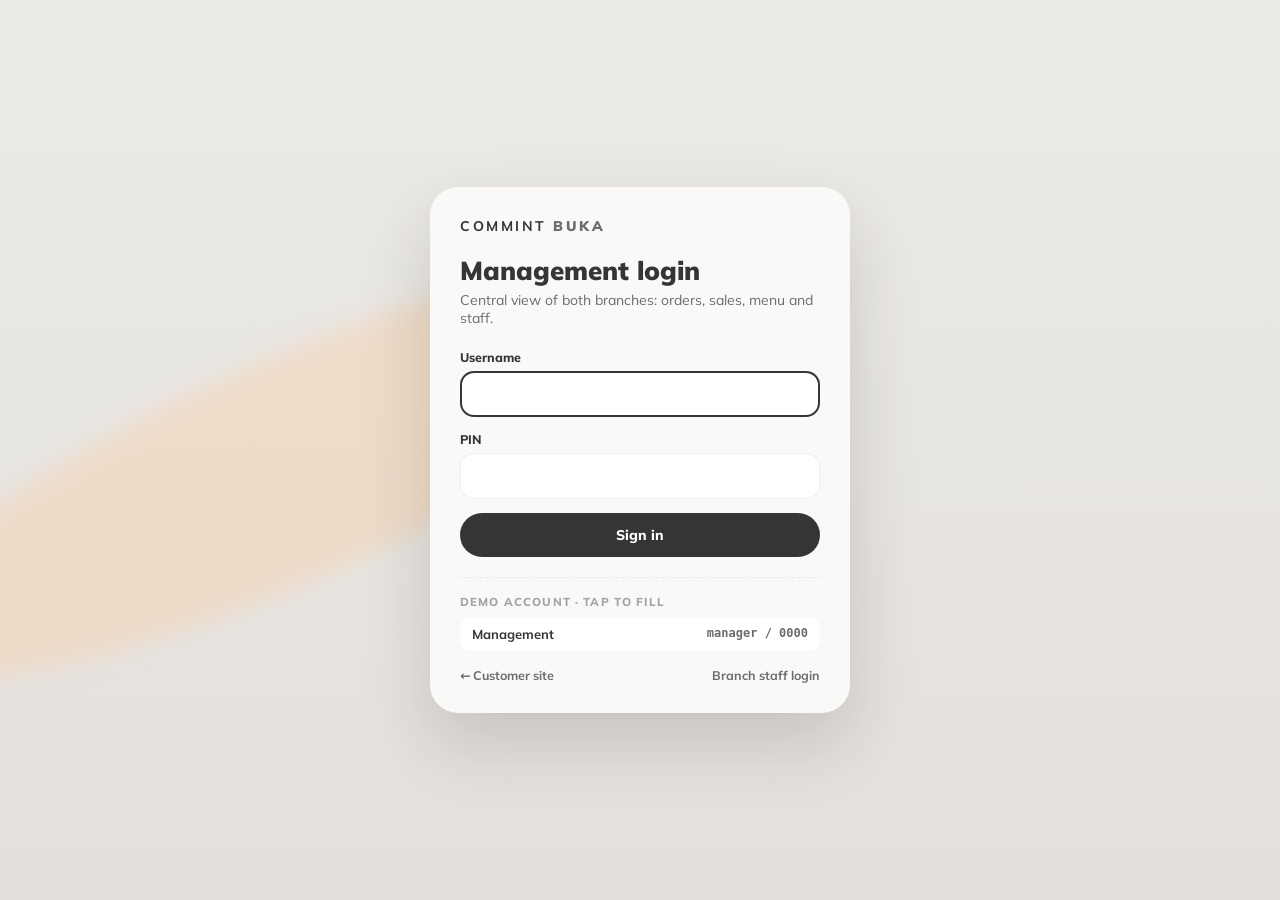
==== admin.html @ 9c5a84f5 "Add files via upload" ====
<!DOCTYPE html>
<html lang="en">
<head>
<meta charset="UTF-8">
<meta name="viewport" content="width=device-width, initial-scale=1, viewport-fit=cover">
<title>Management · Commint Buka</title>
<link rel="preconnect" href="https://fonts.googleapis.com">
<link rel="preconnect" href="https://fonts.gstatic.com" crossorigin>
<link href="https://fonts.googleapis.com/css2?family=Mulish:wght@200;300;400;600;700;800;900&display=swap" rel="stylesheet">
<link rel="stylesheet" href="assets/app.css">
<link rel="stylesheet" href="assets/console.css">
</head>
<body class="console">

<!-- ============ Login ============ -->
<main class="login" id="loginView" hidden>
  <form class="login-card" id="loginForm" novalidate>
    <a class="brand" href="index.html" data-brand></a>
    <h1>Management login</h1>
    <p>Central view of both branches: orders, sales, menu and staff.</p>
    <div class="login-err" id="loginErr"></div>
    <label class="field"><span>Username</span><input class="input" id="lUser" autocomplete="username" autocapitalize="none"></label>
    <label class="field"><span>PIN</span><input class="input" id="lPin" type="password" inputmode="numeric" autocomplete="current-password"></label>
    <button class="btn block">Sign in</button>
    <div class="demo-acc">
      <p>Demo account · tap to fill</p>
      <button type="button" data-fill="manager|0000"><b>Management</b><code>manager / 0000</code></button>
    </div>
    <div class="login-links"><a href="index.html">← Customer site</a><a href="staff.html">Branch staff login</a></div>
  </form>
</main>

<!-- ============ App ============ -->
<div id="appView" hidden>
  <header class="topbar">
    <div class="topbar-in">
      <a class="brand" href="index.html" data-brand></a>
      <div class="where"><small>Management</small><span>Both branches</span></div>
      <div class="right">
        <a class="pill-btn hide-sm" href="index.html" target="_blank">Customer site ↗</a>
        <a class="pill-btn hide-sm" href="staff.html" target="_blank">Staff view ↗</a>
        <div class="who"><span class="av">M</span><div><span id="whoName"></span><small>Signed in</small></div></div>
        <button class="icon-btn" id="logout" aria-label="Sign out" title="Sign out"><svg viewBox="0 0 24 24"><path d="M15 4h4v16h-4M10 8l-4 4 4 4M6 12h10"/></svg></button>
      </div>
    </div>
  </header>
  <div class="admin">
    <nav class="sidenav" id="nav">
      <button data-view="overview"><svg viewBox="0 0 24 24"><path d="M4 13h6V4H4zM14 20h6v-9h-6zM4 20h6v-4H4zM14 4v4h6V4z"/></svg>Overview<span class="badge" id="alertBadge" hidden></span></button>
      <button data-view="orders"><svg viewBox="0 0 24 24"><path d="M6 3h12v18l-3-2-3 2-3-2-3 2z"/><path d="M9 8h6M9 12h6"/></svg>Orders</button>
      <button data-view="reports"><svg viewBox="0 0 24 24"><path d="M4 20V10M10 20V4M16 20v-7M22 20H2"/></svg>Sales reports</button>
      <button data-view="menu"><svg viewBox="0 0 24 24"><path d="M7 3v5a2 2 0 0 1-4 0V3M5 8v13M17 3c-2 0-3 2.5-3 5.5S15 12 17 12m0-9v18"/></svg>Menu &amp; prices</button>
      <button data-view="staff"><svg viewBox="0 0 24 24"><circle cx="9" cy="8" r="3.5"/><path d="M2.5 20c.8-3.5 3.4-5.5 6.5-5.5s5.7 2 6.5 5.5M16 4.5a3.5 3.5 0 0 1 0 7M18 14.5c2 .7 3.2 2.6 3.5 5.5"/></svg>Staff &amp; access</button>
      <button data-view="activity"><svg viewBox="0 0 24 24"><circle cx="12" cy="12" r="9"/><path d="M12 7v5l3 2"/></svg>Activity log</button>
      <button data-view="settings"><svg viewBox="0 0 24 24"><circle cx="12" cy="12" r="3"/><path d="M19.4 15a1.7 1.7 0 0 0 .3 1.8l.1.1a2 2 0 1 1-2.8 2.8l-.1-.1a1.7 1.7 0 0 0-1.8-.3 1.7 1.7 0 0 0-1 1.5V21a2 2 0 1 1-4 0v-.1a1.7 1.7 0 0 0-1.1-1.5 1.7 1.7 0 0 0-1.8.3l-.1.1a2 2 0 1 1-2.8-2.8l.1-.1a1.7 1.7 0 0 0 .3-1.8 1.7 1.7 0 0 0-1.5-1H3a2 2 0 1 1 0-4h.1a1.7 1.7 0 0 0 1.5-1.1 1.7 1.7 0 0 0-.3-1.8l-.1-.1a2 2 0 1 1 2.8-2.8l.1.1a1.7 1.7 0 0 0 1.8.3H9a1.7 1.7 0 0 0 1-1.5V3a2 2 0 1 1 4 0v.1a1.7 1.7 0 0 0 1 1.5 1.7 1.7 0 0 0 1.8-.3l.1-.1a2 2 0 1 1 2.8 2.8l-.1.1a1.7 1.7 0 0 0-.3 1.8V9a1.7 1.7 0 0 0 1.5 1H21a2 2 0 1 1 0 4h-.1a1.7 1.7 0 0 0-1.5 1z"/></svg>Settings</button>
      <div class="sep"></div>
      <button data-view="rush"><svg viewBox="0 0 24 24"><path d="M13 2 4 14h7l-1 8 9-12h-7z"/></svg>Rush test</button>
      <p class="foot">Demo prototype · data is stored in this browser only.</p>
    </nav>
    <main class="view" id="view"></main>
  </div>
</div>

<script src="assets/data.js"></script>
<script src="assets/store.js"></script>
<script src="assets/ui.js"></script>
<script src="assets/console.js"></script>
<script>
const { $, esc } = UI;
document.querySelectorAll("[data-brand]").forEach(e => e.innerHTML = UI.brandHTML());
const COL = { allen:"#353537", ikeja:"#e0457b" };
const BNAME = id => Store.branch(id).name;
const DAY = 864e5;
const startOfDay = (t = Date.now()) => { const d = new Date(t); d.setHours(0,0,0,0); return d.getTime(); };
let user = Store.session("manager"), view = "overview", rushing = false;

/* ---------- login ---------- */
$("loginForm").addEventListener("submit", e => {
  e.preventDefault();
  const r = Store.login($("lUser").value, $("lPin").value, "manager");
  if(r.error){ $("loginErr").textContent = r.error; $("loginErr").classList.add("show"); return; }
  user = r.user; start();
});
document.querySelectorAll("[data-fill]").forEach(b => b.addEventListener("click", () => { const [u, p] = b.dataset.fill.split("|"); $("lUser").value = u; $("lPin").value = p; }));
$("logout").addEventListener("click", () => { Store.logout("manager"); location.href = "admin.html"; });

function start(){
  $("loginView").hidden = true; $("appView").hidden = false;
  $("whoName").textContent = user.name;
  Console.init({ user:() => user });
  let t;
  Store.onChange(k => { if(rushing && view === "rush") return; clearTimeout(t); t = setTimeout(() => { if(!document.querySelector(".modal") && !isTyping()) show(view, true); badge(); }, 250); });
  setInterval(() => { if(!document.querySelector(".modal") && !isTyping() && (view === "overview" || view === "orders")) show(view, true); badge(); }, 20000);
  Console.startPrinterLoop();
  const h = location.hash.slice(1); show(VIEWS[h] ? h : "overview"); badge();
}
const isTyping = () => document.activeElement && document.activeElement.matches("input,textarea,select") && document.activeElement.closest("#view");
$("nav").addEventListener("click", e => { const b = e.target.closest("[data-view]"); if(b) show(b.dataset.view); });
function show(v, keepScroll){
  view = v; history.replaceState(null, "", "#" + v);
  document.querySelectorAll("#nav [data-view]").forEach(b => b.classList.toggle("on", b.dataset.view === v));
  const y = scrollY;
  const old = $("view"), fresh = old.cloneNode(false);          // fresh element = no stale listeners
  fresh.innerHTML = VIEWS[v](); old.replaceWith(fresh); (BIND[v] || (() => {}))();
  if(keepScroll) scrollTo(0, y); else scrollTo(0, 0);
}
function badge(){
  const n = Store.orders(o => Store.delayInfo(o).late || Store.printState(o) === "failed").length;
  $("alertBadge").hidden = !n; $("alertBadge").textContent = n;
}
const head = (title, sub, tools = "") => `<div class="view-head"><div><h1>${title}</h1>${sub ? `<p>${sub}</p>` : ""}</div><div class="tools">${tools}</div></div>`;
const seg = (id, opts, cur) => `<div class="seg" id="${id}" style="height:38px;padding:3px">${opts.map(([v, l]) => `<button data-v="${v}" class="${v === cur ? "on" : ""}" style="height:32px;padding:0 12px;font-size:12.5px">${l}</button>`).join("")}</div>`;
function onSeg(id, fn){ $(id).addEventListener("click", e => { const b = e.target.closest("[data-v]"); if(b) fn(b.dataset.v); }); }
const revenueOf = list => list.filter(o => o.status !== "cancelled" && o.payment.status === "paid").reduce((s, o) => s + o.total, 0);

/* =========================================================
   VIEWS
   ========================================================= */
const VIEWS = {}, BIND = {};

/* ---------- overview ---------- */
VIEWS.overview = () => {
  const all = Store.orders(), today = all.filter(o => o.createdAt >= startOfDay());
  const yday = all.filter(o => o.createdAt >= startOfDay() - DAY && o.createdAt < startOfDay());
  const by = b => today.filter(o => o.branch === b);
  const rev = revenueOf(today), revY = revenueOf(yday);
  const active = all.filter(Store.isOpen);
  const late = all.filter(o => Store.delayInfo(o).late), failed = all.filter(o => Store.printState(o) === "failed");
  const pr = Store.printers();
  const split = fn => `<div class="split">${Store.branches().map(b => `<span><i style="background:${COL[b.id]}"></i>${b.name} ${fn(b.id)}</span>`).join("")}</div>`;
  const liveCol = b => {
    const list = active.filter(o => o.branch === b).sort((x, y) => x.createdAt - y.createdAt);
    return `<section class="panel"><div class="panel-title"><h3><span style="display:inline-block;width:10px;height:10px;border-radius:3px;background:${COL[b]};margin-right:8px"></span>${BNAME(b)} · live queue</h3>
      <span class="pill-btn${pr[b] && pr[b].online === false ? " off" : ""}" style="height:28px"><span class="led"></span>Printer ${pr[b] && pr[b].online === false ? "offline" : "online"}</span></div>
      <div class="stat-strip">${["new","confirmed","preparing","ready","out"].map(s => { const n = list.filter(o => o.status === s).length; return n ? `<span class="tag ${Store.STATUS[s].tone}">${Store.STATUS[s].label} · ${n}</span>` : ""; }).join("") || `<span class="muted small">No active orders</span>`}</div>
      <div class="live-col">${list.map(o => { const l = Console.lateText(o); return `<div class="live-row" data-open="${o.id}"><span class="mono">${o.id}</span><span class="muted">${esc(o.customer.name)}</span><span class="r">${l ? `<span class="tag red">${l}</span>` : `<span class="muted small">${UI.ago(o.createdAt)}</span>`}${UI.statusTag(o.status)}</span></div>`; }).join("")}</div></section>`;
  };
  const acts = Store.activity().slice(0, 8);
  return head("Good " + (new Date().getHours() < 12 ? "morning" : new Date().getHours() < 17 ? "afternoon" : "evening"), `Live view of both branches · ${UI.date(Date.now())}`,
      `<button class="btn sm ghost" data-goto="reports">Sales reports</button><button class="btn sm" data-goto="rush">Run rush test</button>`)
    + `<div class="alerts">${late.length ? `<div class="alert red">${Console.ICON.warn}<span>${late.length} order${late.length > 1 ? "s" : ""} past the agreed time limit: ${late.map(o => `${o.id} (${BNAME(o.branch)}, ${Console.lateText(o).replace("Late · ", "")})`).join(", ")}</span><button class="btn sm danger" data-open="${late[0].id}">Open</button></div>` : ""}
      ${failed.length ? `<div class="alert red">${Console.ICON.print}<span>${failed.length} ticket${failed.length > 1 ? "s" : ""} failed to print (${failed.map(o => o.id).join(", ")}). Orders are retained.</span><button class="btn sm danger" data-open="${failed[0].id}">Open</button></div>` : ""}</div>`
    + `<div class="kpis">
      <div class="kpi"><small>Sales today</small><b>${naira(rev)}</b>${split(b => naira(revenueOf(by(b))))}</div>
      <div class="kpi"><small>Orders today</small><b>${today.length}</b>${split(b => by(b).length)}</div>
      <div class="kpi"><small>Active right now</small><b>${active.length}</b>${split(b => active.filter(o => o.branch === b).length)}</div>
      <div class="kpi"><small>Yesterday</small><b>${naira(revY)}</b><span>${yday.length} orders · ${rev >= revY ? "today is ahead" : naira(revY - rev) + " to match"}</span></div>
    </div>
    <div class="grid2">${liveCol("allen")}${liveCol("ikeja")}</div>
    <section class="panel"><div class="panel-title"><h3>Latest activity</h3><button class="btn sm ghost" data-goto="activity">Full log</button></div>
      <table class="t"><tbody>${acts.map(a => `<tr><td style="width:90px" class="muted">${UI.time(a.at)}</td><td style="width:150px"><b>${esc(a.by.name)}</b></td><td>${esc(a.text)}</td></tr>`).join("")}</tbody></table></section>`;
};

/* ---------- orders ---------- */
const OF = { branch:"all", status:"all", range:"today", q:"" };
function filteredOrders(){
  const from = { today:startOfDay(), "7d":startOfDay() - 6 * DAY, "30d":startOfDay() - 29 * DAY, all:0 }[OF.range];
  const q = OF.q.toLowerCase().replace(/\s/g, "");
  return Store.orders(o => o.createdAt >= from && (OF.branch === "all" || o.branch === OF.branch)
    && (OF.status === "all" || (OF.status === "active" ? Store.isOpen(o) : OF.status === "late" ? Store.delayInfo(o).late : o.status === OF.status))
    && (!q || (o.id + o.customer.name + o.customer.phone).toLowerCase().replace(/\s/g, "").includes(q)));
}
VIEWS.orders = () => {
  const list = filteredOrders();
  return head("Orders", "Every order from both branches. Click a row to manage it.", `<button class="btn sm ghost" id="exportOrders">Export to Excel</button>`)
    + `<div class="panel" style="padding:14px;margin-bottom:14px;display:flex;gap:10px;flex-wrap:wrap;align-items:center">
        ${seg("fBranch", [["all","Both branches"],["allen","Allen"],["ikeja","Ikeja"]], OF.branch)}
        ${seg("fRange", [["today","Today"],["7d","7 days"],["30d","30 days"],["all","All"]], OF.range)}
        <select class="select" id="fStatus" style="width:auto;height:38px">${[["all","All statuses"],["active","Active"],["late","Late"],...Object.entries(Store.STATUS).map(([k, v]) => [k, v.label])].map(([v, l]) => `<option value="${v}"${v === OF.status ? " selected" : ""}>${l}</option>`).join("")}</select>
        <label class="search-sm" style="margin-left:auto"><svg viewBox="0 0 24 24"><circle cx="10.5" cy="10.5" r="6.5"/><path d="M15.5 15.5 20 20"/></svg><input id="fQ" value="${esc(OF.q)}" placeholder="Order, name, phone"></label>
      </div>
      <section class="panel" style="padding:8px">
        <div class="table-wrap"><table class="t"><thead><tr><th>Order</th><th>Branch</th><th>Placed</th><th>Customer</th><th>Type</th><th>Status</th><th>Payment</th><th>Print</th><th class="num">Total</th></tr></thead><tbody>
        ${list.slice(0, 200).map(o => `<tr class="click" data-open="${o.id}"><td class="mono"><b>${o.id}</b></td><td>${BNAME(o.branch)}</td><td class="muted">${o.createdAt >= startOfDay() ? UI.time(o.createdAt) : UI.date(o.createdAt)}</td><td>${esc(o.customer.name)}</td><td>${UI.typeTag(o)}</td><td>${UI.statusTag(o.status)}${Store.delayInfo(o).late ? ' <span class="tag red">Late</span>' : ""}</td><td>${UI.payTag(o)}</td><td>${UI.printTag(o)}</td><td class="num"><b>${naira(o.total)}</b></td></tr>`).join("") || `<tr><td colspan="9" class="muted" style="text-align:center;padding:30px">No orders match these filters.</td></tr>`}
        </tbody></table></div>
        <p class="muted small" style="padding:10px 12px">${list.length} order${list.length === 1 ? "" : "s"} · ${naira(revenueOf(list))} paid${list.length > 200 ? " · showing the latest 200" : ""}</p>
      </section>`;
};
BIND.orders = () => {
  onSeg("fBranch", v => { OF.branch = v; show("orders", true); });
  onSeg("fRange", v => { OF.range = v; show("orders", true); });
  $("fStatus").onchange = e => { OF.status = e.target.value; show("orders", true); };
  $("fQ").oninput = e => { OF.q = e.target.value; clearTimeout(window._q); window._q = setTimeout(() => { show("orders", true); const i = $("fQ"); i.focus(); i.setSelectionRange(i.value.length, i.value.length); }, 250); };
  $("exportOrders").onclick = () => exportOrders(filteredOrders(), "orders");
};
function exportOrders(list, name){
  UI.downloadCSV(`commint-buka-${name}-${new Date().toISOString().slice(0, 10)}.csv`, [
    ["Order number","Branch","Date","Time","Type","Customer","Phone","Area","Address","Items","Subtotal","Delivery fee","Total","Payment","Status","Cancel reason","Completed at"],
    ...list.map(o => [o.id, BNAME(o.branch), UI.date(o.createdAt), UI.time(o.createdAt), o.type, o.customer.name, o.customer.phone, o.address ? o.address.area : "", o.address ? o.address.street : "",
      o.items.map(i => `${i.qty}x ${i.name}${UI.optsText(i.sel) ? " (" + UI.optsText(i.sel) + ")" : ""}`).join("; "), o.subtotal, o.fee, o.total, o.payment.status, Store.STATUS[o.status].label, o.cancelReason,
      o.status === "completed" ? UI.dateTime(o.statusAt) : ""])
  ]);
  UI.toast("Excel file downloaded");
}

/* ---------- reports ---------- */
const RP = { period:"daily", branch:"all" };
function buckets(){
  const now = new Date(), out = [];
  if(RP.period === "daily") for(let i = 13; i >= 0; i--){ const s = startOfDay() - i * DAY; out.push({ s, e:s + DAY, label:new Date(s).toLocaleDateString("en-NG", { day:"numeric", month:"short" }), short:new Date(s).toLocaleDateString("en-NG", { weekday:"short" }).slice(0, 2) + " " + new Date(s).getDate() }); }
  if(RP.period === "weekly"){ const d = new Date(startOfDay()); const mon = d.getTime() - ((d.getDay() + 6) % 7) * DAY; for(let i = 7; i >= 0; i--){ const s = mon - i * 7 * DAY; out.push({ s, e:s + 7 * DAY, label:"Week of " + new Date(s).toLocaleDateString("en-NG", { day:"numeric", month:"short" }), short:new Date(s).toLocaleDateString("en-NG", { day:"numeric", month:"short" }) }); } }
  if(RP.period === "monthly") for(let i = 5; i >= 0; i--){ const s = new Date(now.getFullYear(), now.getMonth() - i, 1).getTime(), e = new Date(now.getFullYear(), now.getMonth() - i + 1, 1).getTime(); out.push({ s, e, label:new Date(s).toLocaleDateString("en-NG", { month:"long", year:"numeric" }), short:new Date(s).toLocaleDateString("en-NG", { month:"short" }) }); }
  return out;
}
function barChart(rows, branches){
  const W = 760, H = 260, L = 56, B = 30, T = 12, max = Math.max(1, ...rows.flatMap(r => branches.map(b => r[b])));
  const nice = Math.pow(10, Math.floor(Math.log10(max))), top = Math.ceil(max / nice) * nice;
  const gw = (W - L) / rows.length, bw = Math.min(26, (gw - 10) / branches.length);
  const y = v => T + (H - T - B) * (1 - v / top);
  let svg = `<svg class="chart" viewBox="0 0 ${W} ${H}" role="img" aria-label="Sales chart"><g class="grid">`;
  for(let i = 0; i <= 4; i++){ const v = top * i / 4; svg += `<line x1="${L}" x2="${W}" y1="${y(v)}" y2="${y(v)}"/><text x="${L - 8}" y="${y(v) + 4}" text-anchor="end">${v >= 1e6 ? (v / 1e6).toFixed(1) + "m" : v >= 1e3 ? Math.round(v / 1e3) + "k" : v}</text>`; }
  svg += `</g>`;
  rows.forEach((r, i) => {
    const x0 = L + i * gw + (gw - bw * branches.length) / 2;
    branches.forEach((b, j) => { const h = H - B - y(r[b]); svg += `<rect class="bar" x="${x0 + j * bw}" y="${y(r[b])}" width="${bw - 3}" height="${Math.max(0, h)}" rx="4" fill="${COL[b]}"><title>${BNAME(b)} · ${r.label}: ${naira(r[b])}</title></rect>`; });
    svg += `<text x="${L + i * gw + gw / 2}" y="${H - 10}" text-anchor="middle">${r.short}</text>`;
  });
  return svg + `</svg>`;
}
function reportData(){
  const bs = buckets(), all = Store.orders(o => o.createdAt >= bs[0].s && o.createdAt < bs[bs.length - 1].e);
  const scope = RP.branch === "all" ? ["allen","ikeja"] : [RP.branch];
  const inScope = all.filter(o => scope.includes(o.branch));
  const rows = bs.map(bk => { const r = { label:bk.label, short:bk.short, orders:0 }; scope.forEach(b => { const l = all.filter(o => o.branch === b && o.createdAt >= bk.s && o.createdAt < bk.e); r[b] = revenueOf(l); r[b + "_n"] = l.filter(o => o.status !== "cancelled").length; r.orders += r[b + "_n"]; }); r.total = scope.reduce((s, b) => s + r[b], 0); return r; });
  return { bs, all, scope, inScope, rows };
}
VIEWS.reports = () => {
  const { all, scope, inScope, rows } = reportData();
  const good = inScope.filter(o => o.status !== "cancelled"), rev = revenueOf(inScope);
  const cancelled = inScope.filter(o => o.status === "cancelled").length;
  /* best sellers */
  const agg = {};
  good.forEach(o => o.items.forEach(i => { agg[i.id] = agg[i.id] || { id:i.id, name:i.name, qty:0, rev:0 }; agg[i.id].qty += i.qty; agg[i.id].rev += i.total; }));
  const best = Object.values(agg).sort((a, b) => b.qty - a.qty).slice(0, 8), maxQ = best.length ? best[0].qty : 1;
  /* branch comparison */
  const stat = b => { const l = all.filter(o => o.branch === b), g = l.filter(o => o.status !== "cancelled"), done = l.filter(o => o.status === "completed");
    return { rev:revenueOf(l), n:g.length, aov:g.length ? revenueOf(l) / g.length : 0, cancel:l.length ? l.filter(o => o.status === "cancelled").length / l.length * 100 : 0,
      mins:done.length ? done.reduce((s, o) => s + (o.statusAt - o.createdAt), 0) / done.length / 60000 : 0, del:g.length ? g.filter(o => o.type === "delivery").length / g.length * 100 : 0 }; };
  const A = stat("allen"), K = stat("ikeja");
  const vs = (label, a, k, fmt, lowerIsBetter) => { const aw = lowerIsBetter ? a < k : a > k; return `<div class="vs"><div class="l ${aw ? "win" : ""}">${fmt(a)}</div><span>${label}</span><div class="r ${!aw && a !== k ? "win" : ""}">${fmt(k)}</div></div>`; };
  const periodName = { daily:"last 14 days", weekly:"last 8 weeks", monthly:"last 6 months" }[RP.period];
  return head("Sales reports", `Branch-level and combined sales · ${periodName}`, `${seg("rBranch", [["all","Combined"],["allen","Allen"],["ikeja","Ikeja"]], RP.branch)}${seg("rPeriod", [["daily","Daily"],["weekly","Weekly"],["monthly","Monthly"]], RP.period)}<button class="btn sm ghost" id="exportSummary">Export summary</button><button class="btn sm" id="exportDetail">Export orders</button>`)
    + `<div class="kpis">
        <div class="kpi"><small>Sales</small><b>${naira(rev)}</b><span>${periodName}</span></div>
        <div class="kpi"><small>Orders</small><b>${good.length.toLocaleString()}</b><span>${cancelled} cancelled</span></div>
        <div class="kpi"><small>Average order</small><b>${naira(good.length ? rev / good.length : 0)}</b><span>per paid order</span></div>
        <div class="kpi"><small>Delivery share</small><b>${good.length ? Math.round(good.filter(o => o.type === "delivery").length / good.length * 100) : 0}%</b><span>of orders</span></div>
      </div>
      <section class="panel" style="margin-bottom:18px"><div class="panel-title"><h3>Sales by ${RP.period === "daily" ? "day" : RP.period === "weekly" ? "week" : "month"}</h3>
        <div class="legend">${scope.map(b => `<span><i style="background:${COL[b]}"></i>${BNAME(b)}</span>`).join("")}</div></div>
        ${barChart(rows, scope)}
        <div class="table-wrap" style="margin-top:12px"><table class="t"><thead><tr><th>Period</th>${scope.map(b => `<th class="num">${BNAME(b)}</th>`).join("")}${scope.length > 1 ? `<th class="num">Combined</th>` : ""}<th class="num">Orders</th></tr></thead><tbody>
          ${rows.slice().reverse().map(r => `<tr><td>${r.label}</td>${scope.map(b => `<td class="num">${naira(r[b])}</td>`).join("")}${scope.length > 1 ? `<td class="num"><b>${naira(r.total)}</b></td>` : ""}<td class="num">${r.orders}</td></tr>`).join("")}
        </tbody></table></div></section>
      <div class="grid2">
        <section class="panel"><div class="panel-title"><h3>Best-selling items</h3><span class="muted small">${RP.branch === "all" ? "Both branches" : BNAME(RP.branch)}</span></div>
          ${best.map(x => `<div class="hbar"><div class="mini-plate">${UI.plate(byId(x.id).img, x.name)}</div><div><b>${esc(x.name)}</b><div class="track"><i style="width:${x.qty / maxQ * 100}%"></i></div></div><div class="num"><b>${x.qty}</b><br><span class="muted small">${naira(x.rev)}</span></div></div>`).join("") || `<p class="muted">No sales in this period.</p>`}
        </section>
        <section class="panel"><div class="panel-title"><h3>Branch comparison</h3><span class="muted small">${periodName}</span></div>
          <div class="vs" style="border-bottom:1px solid var(--line)"><div class="l" style="color:${COL.allen}">Allen</div><span></span><div class="r" style="color:${COL.ikeja}">Ikeja</div></div>
          ${vs("Sales", A.rev, K.rev, naira)}${vs("Orders", A.n, K.n, v => v.toLocaleString())}${vs("Avg order", A.aov, K.aov, naira)}
          ${vs("Placed → done", A.mins, K.mins, v => Math.round(v) + " min", true)}${vs("Cancelled", A.cancel, K.cancel, v => v.toFixed(1) + "%", true)}${vs("Delivery share", A.del, K.del, v => Math.round(v) + "%")}
        </section>
      </div>`;
};
BIND.reports = () => {
  onSeg("rBranch", v => { RP.branch = v; show("reports", true); });
  onSeg("rPeriod", v => { RP.period = v; show("reports", true); });
  $("exportSummary").onclick = () => { const { rows, scope } = reportData(); UI.downloadCSV(`commint-buka-sales-${RP.period}-${new Date().toISOString().slice(0, 10)}.csv`, [["Period", ...scope.map(b => BNAME(b) + " sales"), ...scope.map(b => BNAME(b) + " orders"), "Combined sales", "Orders"], ...rows.map(r => [r.label, ...scope.map(b => r[b]), ...scope.map(b => r[b + "_n"]), r.total, r.orders])]); UI.toast("Excel file downloaded"); };
  $("exportDetail").onclick = () => exportOrders(reportData().inScope, "orders-" + RP.period);
};

/* ---------- menu ---------- */
VIEWS.menu = () => {
  const ov = Store.overrides();
  const cell = (b, m) => { const it = Store.itemFor(b, m.id); return `<td><input class="price-in${it.price !== m.base ? " changed" : ""}" data-price="${b}|${m.id}" value="${it.price}" inputmode="numeric" aria-label="${BNAME(b)} price for ${esc(m.name)}"></td>
      <td><span class="avail"><button class="switch" role="switch" aria-checked="${it.available}" data-avail="${b}|${m.id}" aria-label="${BNAME(b)}: ${esc(m.name)} available"></button>${it.available ? "On" : `<span style="color:var(--red)">Sold out</span>`}</span></td>`; };
  return head("Menu & prices", "Each branch has its own prices and availability. Changes go live on the customer site instantly.", `<span class="tag pink plain">Pink border = differs from standard price</span>`)
    + `<section class="panel" style="padding:8px"><div class="table-wrap"><table class="t"><thead>
        <tr><th></th><th>Item</th><th class="num">Standard</th><th colspan="2" style="color:${COL.allen}">Allen</th><th colspan="2" style="color:${COL.ikeja}">Ikeja</th><th></th></tr></thead><tbody>
        ${MENU.map(m => `<tr class="menu-row"><td style="width:56px"><div class="mini-plate">${UI.plate(m.img, m.name)}</div></td><td><b>${esc(m.name)}</b><br><span class="muted small">${m.cat}</span></td><td class="num muted">${naira(m.base)}</td>${cell("allen", m)}${cell("ikeja", m)}<td><button class="btn sm ghost" data-edit="${m.id}">Edit…</button></td></tr>`).join("")}
      </tbody></table></div></section>
      <p class="muted small" style="margin-top:12px">Marking an item sold out at one branch does not affect the other branch. Use “Edit…” to change both at once.</p>`;
};
BIND.menu = () => {
  $("view").addEventListener("change", e => {
    const p = e.target.closest("[data-price]"); if(!p) return;
    const [b, id] = p.dataset.price.split("|"), v = Math.round(+String(p.value).replace(/[^\d]/g, ""));
    if(!v || v < 50){ UI.toast("Enter a valid price"); show("menu", true); return; }
    Store.setMenuItem([b], id, { price:v }, user); UI.toast(`${byId(id).name}: ${naira(v)} at ${BNAME(b)}`);
  });
  $("view").addEventListener("click", async e => {
    const a = e.target.closest("[data-avail]");
    if(a){ const [b, id] = a.dataset.avail.split("|"), on = a.getAttribute("aria-checked") === "true"; Store.setMenuItem([b], id, { available:!on }, user); UI.toast(`${byId(id).name} ${on ? "sold out" : "available again"} at ${BNAME(b)} only`); return; }
    const ed = e.target.closest("[data-edit]"); if(!ed) return;
    const m = byId(ed.dataset.edit), A = Store.itemFor("allen", m.id);
    const r = await UI.dialog({ title:"Edit " + m.name, body:"Choose which branch the change applies to.", ok:"Apply change", fields:[
      { name:"scope", label:"Apply to", type:"select", value:"both", options:[["both","Both branches"],["allen","Allen only"],["ikeja","Ikeja only"]] },
      { name:"price", label:"Price (₦)", type:"number", value:A.price, required:true, validate:v => +v >= 50 ? "" : "Enter a valid price" },
      { name:"available", label:"Available to order", type:"check", value:A.available }
    ]});
    if(!r) return;
    const bs = r.scope === "both" ? ["allen","ikeja"] : [r.scope];
    Store.setMenuItem(bs, m.id, { price:r.price, available:r.available }, user);
    UI.toast(`${m.name} updated for ${bs.map(BNAME).join(" & ")}`);
  });
};

/* ---------- staff ---------- */
VIEWS.staff = () => head("Staff & access", "Branch staff only see their own branch unless you give them access to both.", `<button class="btn sm" id="addUser">Add account</button>`)
  + `<section class="panel" style="padding:8px"><div class="table-wrap"><table class="t"><thead><tr><th>Name</th><th>Username</th><th>Role</th><th>Branch access</th><th>Status</th><th></th></tr></thead><tbody>
    ${Store.users().map(u => `<tr><td><b>${esc(u.name)}</b></td><td class="mono">${esc(u.username)}</td><td>${u.role === "manager" ? `<span class="tag dark plain">Management</span>` : `<span class="tag plain">Branch staff</span>`}</td>
      <td>${u.role === "manager" ? "All branches" : u.branches.map(BNAME).join(" & ")}${u.role !== "manager" && u.branches.length > 1 ? ' <span class="tag amber plain">Extra access</span>' : ""}</td>
      <td>${u.active ? `<span class="tag green">Active</span>` : `<span class="tag grey">Deactivated</span>`}</td>
      <td class="num"><button class="btn sm ghost" data-user="${u.id}">Edit</button></td></tr>`).join("")}
    </tbody></table></div></section>
    <p class="lock-note" style="margin-top:12px">${Console.ICON.lock} Every sign-in and account change is recorded in the activity log.</p>`;
BIND.staff = () => {
  const edit = async u => {
    const isNew = !u; u = u || { name:"", username:"", pin:"", role:"staff", branches:["allen"], active:true };
    const r = await UI.dialog({ title:isNew ? "Add account" : "Edit " + u.name, ok:isNew ? "Create account" : "Save changes", fields:[
      { name:"name", label:"Full name", value:u.name, required:true },
      { name:"username", label:"Username", value:u.username, required:true, validate:v => Store.users().some(x => x.username.toLowerCase() === v.toLowerCase() && x.id !== u.id) ? "Username already taken" : "" },
      { name:"pin", label:"4-digit PIN", value:u.pin, required:true, validate:v => /^\d{4}$/.test(v) ? "" : "Use exactly 4 digits" },
      { name:"role", label:"Role", type:"select", value:u.role, options:[["staff","Branch staff"],["manager","Management"]] },
      { name:"branches", label:"Branch access", type:"checks", value:u.branches, required:true, options:[["allen","Allen"],["ikeja","Ikeja"]] },
      { name:"active", label:"Account active", type:"check", value:u.active }
    ]});
    if(!r) return;
    if(!isNew && u.id === user.id && (!r.active || r.role !== "manager")){ UI.toast("You can't remove your own management access"); return; }
    Store.saveUser(Object.assign({}, u, r, { branches:r.role === "manager" ? ["allen","ikeja"] : r.branches }), user);
    UI.toast(isNew ? "Account created" : "Account updated"); show("staff", true);
  };
  $("addUser").onclick = () => edit(null);
  $("view").addEventListener("click", e => { const b = e.target.closest("[data-user]"); if(b) edit(Store.users().find(u => u.id === b.dataset.user)); });
};

/* ---------- activity ---------- */
const AF = { kind:"all", branch:"all" };
VIEWS.activity = () => {
  const groups = { all:"Everything", order:"Orders", print:"Printing", menu:"Menu & prices", access:"Logins & accounts", settings:"Settings" };
  const match = a => AF.kind === "all" || (AF.kind === "order" ? ["status","cancel"].includes(a.kind) : AF.kind === "print" ? ["print","reprint","printer"].includes(a.kind) : AF.kind === "access" ? ["login","user"].includes(a.kind) : a.kind === AF.kind);
  const list = Store.activity().filter(a => match(a) && (AF.branch === "all" || a.branch === AF.branch || a.branch === "both" || String(a.branch).includes(AF.branch)));
  return head("Activity log", "Automatic, protected record of every status change, print, menu edit and login.", `<button class="btn sm ghost" id="exportLog">Export to Excel</button>`)
    + `<div class="panel" style="padding:14px;margin-bottom:14px;display:flex;gap:10px;flex-wrap:wrap">
        <div class="chips">${Object.entries(groups).map(([k, l]) => `<button class="chip${AF.kind === k ? " on" : ""}" data-kind="${k}">${l}</button>`).join("")}</div>
        <div style="margin-left:auto">${seg("aBranch", [["all","Both"],["allen","Allen"],["ikeja","Ikeja"]], AF.branch)}</div></div>
      <section class="panel" style="padding:8px"><div class="table-wrap"><table class="t"><thead><tr><th>When</th><th>Who</th><th>Branch</th><th>What happened</th></tr></thead><tbody>
        ${list.slice(0, 300).map(a => `<tr${a.order ? ` class="click" data-open="${a.order}"` : ""}><td class="muted" style="white-space:nowrap">${UI.dateTime(a.at)}</td><td><b>${esc(a.by.name)}</b>${a.by.role && a.by.role !== "customer" && a.by.role !== "system" ? `<br><span class="muted small">${a.by.role}</span>` : ""}</td><td>${a.branch === "both" ? "Both" : String(a.branch).split(",").map(b => Store.branch(b) ? BNAME(b) : b).join(", ")}</td><td>${esc(a.text)}</td></tr>`).join("")}
      </tbody></table></div><p class="lock-note" style="padding:8px 12px">${Console.ICON.lock} Read-only. Nobody, including management, can edit or delete entries.</p></section>`;
};
BIND.activity = () => {
  $("view").addEventListener("click", e => { const k = e.target.closest("[data-kind]"); if(k){ AF.kind = k.dataset.kind; show("activity", true); } });
  onSeg("aBranch", v => { AF.branch = v; show("activity", true); });
  $("exportLog").onclick = () => { UI.downloadCSV("commint-buka-activity.csv", [["Date","Time","Who","Role","Branch","Order","Event"], ...Store.activity().map(a => [UI.date(a.at), UI.time(a.at), a.by.name, a.by.role || "", a.branch, a.order, a.text])]); UI.toast("Excel file downloaded"); };
};

/* ---------- settings ---------- */
VIEWS.settings = () => {
  const d = Store.delays(), S = Store.STATUS;
  const zones = b => `<section class="panel"><div class="panel-title"><h3>${BNAME(b)} · delivery zones</h3><button class="btn sm ghost" data-addzone="${b}">Add area</button></div>
    <table class="t"><thead><tr><th>Area</th><th class="num">Fee (₦)</th><th>Time</th><th></th></tr></thead><tbody id="z-${b}">
    ${Store.branch(b).zones.map(z => `<tr><td><input class="input" style="height:36px" value="${esc(z.area)}" data-z="area"></td><td class="num"><input class="price-in" value="${z.fee}" data-z="fee"></td><td><input class="input" style="height:36px;width:110px" value="${esc(z.eta)}" data-z="eta"></td><td><button class="icon-btn" data-delzone aria-label="Remove">${Console.ICON.close}</button></td></tr>`).join("")}
    </tbody></table><div style="margin-top:12px;text-align:right"><button class="btn sm" data-savezones="${b}">Save ${BNAME(b)} zones</button></div></section>`;
  return head("Settings", "Delay limits and delivery areas. Changes apply immediately.")
    + `<section class="panel" style="margin-bottom:18px"><div class="panel-title"><h3>Delay alerts</h3><span class="muted small">Flag an order when it stays in a stage longer than:</span></div>
      <div style="display:grid;grid-template-columns:repeat(auto-fill,minmax(170px,1fr));gap:12px">
        ${Object.keys(Store.delays()).map(k => `<label class="field" style="margin:0"><span>${S[k].label}</span><div style="display:flex;align-items:center;gap:8px"><input class="input" data-delay="${k}" value="${d[k]}" inputmode="numeric" style="width:90px"> <span class="muted small">minutes</span></div></label>`).join("")}
      </div><div style="margin-top:14px;text-align:right"><button class="btn sm" id="saveDelays">Save delay limits</button></div>
      <p class="muted small">Tip for the demo: set “Confirmed” to 1 minute, confirm an order, and watch it get flagged on both dashboards.</p></section>
      <div class="grid2">${zones("allen")}${zones("ikeja")}</div>
      <section class="panel"><div class="panel-title"><h3>Demo data</h3></div>
        <p class="muted" style="font-size:14px;margin-bottom:12px">Restore the sample orders, menu, accounts and settings. Useful before showing the demo to someone new.</p>
        <button class="btn danger" id="resetDemo">Reset demo data</button></section>`;
};
BIND.settings = () => {
  $("saveDelays").onclick = () => {
    const delays = {}; let bad = false;
    document.querySelectorAll("[data-delay]").forEach(i => { const v = +i.value; if(!(v >= 1 && v <= 600)) bad = true; delays[i.dataset.delay] = v; });
    if(bad){ UI.toast("Use minutes between 1 and 600"); return; }
    Store.saveSettings({ delays }, user, "Delay limits changed: " + Object.entries(delays).map(([k, v]) => `${Store.STATUS[k].label} ${v} min`).join(", "));
    UI.toast("Delay limits saved");
  };
  $("view").addEventListener("click", async e => {
    const add = e.target.closest("[data-addzone]");
    if(add){ $("z-" + add.dataset.addzone).insertAdjacentHTML("beforeend", `<tr><td><input class="input" style="height:36px" data-z="area" placeholder="Area name"></td><td class="num"><input class="price-in" data-z="fee" value="1000"></td><td><input class="input" style="height:36px;width:110px" data-z="eta" value="30–45 min"></td><td><button class="icon-btn" data-delzone aria-label="Remove">${Console.ICON.close}</button></td></tr>`); return; }
    const del = e.target.closest("[data-delzone]"); if(del){ del.closest("tr").remove(); return; }
    const sv = e.target.closest("[data-savezones]");
    if(sv){
      const b = sv.dataset.savezones, rows = [...$("z-" + b).querySelectorAll("tr")].map(tr => ({ area:tr.querySelector('[data-z="area"]').value.trim(), fee:+tr.querySelector('[data-z="fee"]').value.replace(/[^\d]/g, ""), eta:tr.querySelector('[data-z="eta"]').value.trim() || "30–45 min" }));
      if(!rows.length || rows.some(z => !z.area || !(z.fee >= 0))){ UI.toast("Every area needs a name and a fee"); return; }
      const zones = Object.assign({}, Store.settings().zones, { [b]:rows });
      Store.saveSettings({ zones }, user, `${BNAME(b)} delivery zones updated: ${rows.map(z => z.area + " " + naira(z.fee)).join(", ")}`);
      UI.toast(`${BNAME(b)} delivery zones saved`);
      return;
    }
    if(e.target.closest("#resetDemo")){
      const ok = await UI.dialog({ title:"Reset demo data?", body:"All orders placed during the demo, menu changes, accounts and settings go back to the starting sample data.", ok:"Reset everything", okClass:"rose" });
      if(ok){ Store.reset(); Store.logout("manager"); location.href = "admin.html"; }
    }
  });
};

/* ---------- rush test ---------- */
VIEWS.rush = () => head("Rush test", "Acceptance check from the proposal: 30 orders in five minutes must not be lost or misrouted.")
  + `<div class="rush-box">
      <section class="panel">
        <div class="panel-title"><h3>Run the test</h3></div>
        <p class="muted" style="font-size:14px;line-height:1.6;margin-bottom:14px">Fires orders at random to both branches, then checks that every order exists exactly once and sits in the right branch's queue. Open <a href="staff.html" target="_blank" style="color:var(--rose);font-weight:800">the staff dashboard</a> as Allen and Ikeja in two other tabs to watch them arrive and print.</p>
        <div class="row2">
          <label class="field"><span>Number of orders</span><input class="input" id="rN" value="30" inputmode="numeric"></label>
          <label class="field"><span>Spread over</span><select class="select" id="rT"><option value="20000">20 seconds (fast demo)</option><option value="60000" selected>1 minute</option><option value="300000">5 minutes (real time)</option></select></label>
        </div>
        <button class="btn block" id="rGo">Start rush test</button>
        <div class="progress"><i id="rBar"></i></div>
        <div class="result" id="rCount">
          <div><b id="cAll">0</b><small>Created</small></div><div><b id="cAl" style="color:${COL.allen}">0</b><small>Allen</small></div><div><b id="cIk" style="color:${COL.ikeja}">0</b><small>Ikeja</small></div>
        </div>
        <div id="rResult"></div>
      </section>
      <section class="panel"><div class="panel-title"><h3>Live feed</h3><span class="muted small" id="rStatus">Waiting to start</span></div><div class="feed" id="rFeed"><p class="muted small">Orders will appear here as they are placed.</p></div></section>
    </div>`;
BIND.rush = () => {
  $("rGo").onclick = async () => {
    const n = Math.max(1, Math.min(100, +$("rN").value || 30)), ms = +$("rT").value;
    rushing = true; $("rGo").disabled = true; $("rResult").innerHTML = ""; $("rFeed").innerHTML = "";
    let al = 0, ik = 0; const t0 = Date.now();
    Store.log(user, "settings", `Rush test started: ${n} orders over ${Math.round(ms / 1000)} s`, "both");
    const made = await Store.rush(n, ms, (i, o) => {
      o.branch === "allen" ? al++ : ik++;
      $("cAll").textContent = i; $("cAl").textContent = al; $("cIk").textContent = ik;
      $("rBar").style.width = (i / n * 100) + "%"; $("rStatus").textContent = `${i} of ${n} · ${Math.round((Date.now() - t0) / 1000)} s`;
      $("rFeed").insertAdjacentHTML("afterbegin", `<div><span class="muted">${UI.time(o.createdAt)}</span><b class="mono">${o.id}</b><span style="color:${COL[o.branch]};font-weight:800">→ ${BNAME(o.branch)}</span><span class="muted" style="margin-left:auto">${naira(o.total)}</span></div>`);
    });
    const r = Store.verifyRush(made);
    Store.log(user, "settings", `Rush test finished: ${r.total} orders, ${r.lost} lost, ${r.misrouted} misrouted, ${r.dupes} duplicates`, "both");
    $("rStatus").textContent = `Finished in ${Math.round((Date.now() - t0) / 1000)} s`;
    $("rResult").innerHTML = `<div class="result"><div class="${r.lost ? "bad" : "ok"}"><b>${r.lost}</b><small>Lost</small></div><div class="${r.misrouted ? "bad" : "ok"}"><b>${r.misrouted}</b><small>Misrouted</small></div><div class="${r.dupes ? "bad" : "ok"}"><b>${r.dupes}</b><small>Duplicates</small></div></div>
      ${!r.lost && !r.misrouted && !r.dupes ? `<div class="pass"><svg viewBox="0 0 24 24"><path d="M5 12.5l4.5 4.5L19 7.5"/></svg>Passed: all ${r.total} orders stored once and routed to the right branch (Allen ${r.byBranch.allen}, Ikeja ${r.byBranch.ikeja}).</div>` : `<div class="alert red">Some orders failed the check.</div>`}`;
    $("rGo").disabled = false; rushing = false; badge();
  };
};

/* order drawer from anywhere */
document.addEventListener("click", e => {
  const o = e.target.closest("[data-open]"); if(o && !e.target.closest("[data-act]")){ Console.open(o.dataset.open); return; }
  const g = e.target.closest("[data-goto]"); if(g) show(g.dataset.goto);
});

if(user) start(); else { $("loginView").hidden = false; $("lUser").focus(); }
</script>
</body>
</html>
---- assets/app.css ----
/* =========================================================
   COMMINT BUKA — shared styles for checkout, tracking and dashboards
   (same tokens and components as the home page)
   ========================================================= */
:root{
  --wall:#e8e6e3; --wall-2:#dcd9d5;
  --ink:#353537; --ink-soft:#6c6c70; --ink-faint:#a3a3a6;
  --peach:rgba(244,210,178,.55); --pink:#f6b9d3; --pink-soft:#fbe3ed; --rose:#c2185b; --rose-2:#e0457b;
  --line:rgba(0,0,0,.07); --card:rgba(255,255,255,.86); --paper:#faf9f7;
  --green:#2e9e5b; --green-soft:#def3e6; --amber:#b7791f; --amber-soft:#fbefd6; --blue:#2f6fb5; --blue-soft:#e1ecf8; --red:#c62828; --red-soft:#fbe1e1;
  --font:"Mulish","Segoe UI",system-ui,-apple-system,Helvetica,Arial,sans-serif;
  --pad-x:clamp(16px,4vw,40px); --nav-h:60px;
}
*,*::before,*::after{box-sizing:border-box;margin:0;padding:0}
html{scroll-behavior:smooth;background:#e3e0dc}
body{
  font-family:var(--font);color:var(--ink);min-height:100vh;overflow-x:hidden;
  background:radial-gradient(ellipse at 20% 0%,#f1f0ee 0%,transparent 55%),linear-gradient(180deg,var(--wall) 0%,var(--wall-2) 100%) fixed;
}
a{color:inherit;text-decoration:none}
button,input,select,textarea{font:inherit;color:inherit}
button{background:none;border:0;cursor:pointer}
button:disabled{cursor:not-allowed;opacity:.5}
:focus-visible{outline:2px solid var(--ink);outline-offset:2px;border-radius:8px}
[hidden]{display:none!important}
.muted{color:var(--ink-soft)} .small{font-size:12px} .mono{font-family:ui-monospace,"Cascadia Mono",Consolas,monospace}
.wrap{max-width:1240px;margin:0 auto;padding:0 var(--pad-x)}

/* brand + header */
.brand{font-weight:900;font-size:14px;letter-spacing:.18em;color:var(--ink-soft);white-space:nowrap}
.brand b{color:var(--ink)}
.navbar{position:sticky;top:0;z-index:40;background:rgba(236,234,231,.85);backdrop-filter:blur(14px);-webkit-backdrop-filter:blur(14px);box-shadow:0 1px 0 var(--line)}
.navbar-in{display:flex;align-items:center;gap:16px;height:var(--nav-h);max-width:1440px}
.nav-right{margin-left:auto;display:flex;align-items:center;gap:8px}
.nav-link{font-size:13.5px;font-weight:700;color:var(--ink-soft);padding:6px 8px;border-radius:10px}
.nav-link:hover{color:var(--ink);background:rgba(0,0,0,.04)}

/* buttons */
.btn{display:inline-flex;align-items:center;justify-content:center;gap:8px;height:44px;padding:0 20px;border-radius:22px;background:var(--ink);color:#fff;font-weight:800;font-size:14px;transition:transform .15s,background .2s,box-shadow .2s;white-space:nowrap}
.btn:hover:not(:disabled){background:#000;box-shadow:0 10px 24px rgba(0,0,0,.14)}
.btn:active:not(:disabled){transform:scale(.97)}
.btn svg{width:17px;height:17px;fill:none;stroke:currentColor;stroke-width:2.2;stroke-linecap:round;stroke-linejoin:round}
.btn.sm{height:34px;padding:0 14px;font-size:12.5px;border-radius:17px}
.btn.block{width:100%}
.btn.light{background:#fff;color:var(--ink);box-shadow:0 2px 8px rgba(0,0,0,.06)}
.btn.light:hover:not(:disabled){background:#fff}
.btn.ghost{background:transparent;color:var(--ink);box-shadow:inset 0 0 0 1.5px rgba(0,0,0,.18)}
.btn.ghost:hover:not(:disabled){background:rgba(0,0,0,.04);box-shadow:inset 0 0 0 1.5px var(--ink)}
.btn.rose{background:var(--rose)} .btn.rose:hover:not(:disabled){background:#a3134b}
.btn.green{background:var(--green)} .btn.green:hover:not(:disabled){background:#23804a}
.btn.danger{background:transparent;color:var(--red);box-shadow:inset 0 0 0 1.5px rgba(198,40,40,.35)}
.btn.danger:hover:not(:disabled){background:var(--red-soft)}
.icon-btn{width:38px;height:38px;border-radius:50%;display:grid;place-items:center;background:#f1f0ee;flex:none;transition:background .2s}
.icon-btn:hover{background:#e7e5e2}
.icon-btn svg{width:17px;height:17px;fill:none;stroke:var(--ink);stroke-width:2.2;stroke-linecap:round;stroke-linejoin:round}

/* cards & panels */
.panel{background:var(--card);border-radius:22px;padding:22px;box-shadow:0 14px 34px rgba(40,30,20,.06)}
.panel h2,.panel h3{font-weight:900}
.panel-title{display:flex;align-items:center;justify-content:space-between;gap:10px;margin-bottom:14px}
.panel-title h3{font-size:16px}
.eyebrow{font-size:11.5px;font-weight:800;letter-spacing:.16em;text-transform:uppercase;color:var(--rose)}
.sec-title{line-height:.95}
.sec-title .l1{font-weight:200;color:#454547}
.sec-title .l2{font-weight:900}

/* plates */
.plate{position:absolute;inset:0;border-radius:50%;background:radial-gradient(circle at 36% 30%,#fff 0%,#f5f4f1 50%,#dedbd6 100%);box-shadow:0 14px 20px -10px rgba(40,30,20,.4),0 3px 6px rgba(0,0,0,.08),inset 0 -4px 8px rgba(0,0,0,.06)}
.plate .food{position:absolute;inset:7.5%;border-radius:50%;overflow:hidden;background:#cfc9c0}
.plate .food img{width:100%;height:100%;object-fit:cover;display:block}
.plate .food::after{content:"";position:absolute;inset:0;border-radius:50%;box-shadow:inset 0 0 0 1px rgba(0,0,0,.08),inset 0 6px 14px rgba(0,0,0,.25)}
.mini-plate{position:relative;flex:none}

/* form controls */
.field{display:block;margin-bottom:14px}
.field > span{display:block;font-size:12.5px;font-weight:800;margin-bottom:6px}
.field > span em{font-style:normal;font-weight:600;color:var(--ink-faint)}
.input,.select,.textarea{width:100%;height:46px;border:0;border-radius:14px;padding:0 14px;background:#fff;font-size:14.5px;outline:0;box-shadow:inset 0 0 0 1px var(--line);transition:box-shadow .2s}
.textarea{height:auto;padding:12px 14px;resize:vertical;min-height:70px}
.select{appearance:none;background:#fff url("data:image/svg+xml,%3Csvg xmlns='http://www.w3.org/2000/svg' viewBox='0 0 24 24' fill='none' stroke='%236c6c70' stroke-width='2.4' stroke-linecap='round'%3E%3Cpath d='M6 9l6 6 6-6'/%3E%3C/svg%3E") no-repeat right 12px center/16px;padding-right:38px}
.input:focus,.select:focus,.textarea:focus{box-shadow:inset 0 0 0 2px var(--ink)}
.field.err .input,.field.err .select,.field.err .textarea{box-shadow:inset 0 0 0 2px var(--red)}
.field .errmsg{display:none;font-size:12px;font-weight:700;color:var(--red);margin-top:5px}
.field.err .errmsg{display:block}
.row2{display:grid;grid-template-columns:1fr 1fr;gap:12px}
.seg{display:grid;grid-auto-flow:column;grid-auto-columns:1fr;padding:4px;border-radius:14px;background:#ecebe8}
.seg button{height:38px;border-radius:11px;font-size:13.5px;font-weight:800;color:var(--ink-soft);transition:background .2s,color .2s}
.seg button.on{background:#fff;color:var(--ink);box-shadow:0 2px 8px rgba(0,0,0,.06)}
.check{display:flex;align-items:center;gap:10px;font-size:14px;font-weight:600;cursor:pointer}
.check input{width:18px;height:18px;accent-color:#353537}
.switch{position:relative;width:42px;height:24px;border-radius:12px;background:#d5d2ce;flex:none;transition:background .2s}
.switch::after{content:"";position:absolute;top:3px;left:3px;width:18px;height:18px;border-radius:50%;background:#fff;box-shadow:0 1px 3px rgba(0,0,0,.2);transition:transform .2s}
.switch[aria-checked="true"]{background:var(--green)}
.switch[aria-checked="true"]::after{transform:translateX(18px)}

/* chips, pills, badges */
.chips{display:flex;gap:6px;overflow-x:auto;scrollbar-width:none;padding-bottom:2px}
.chips::-webkit-scrollbar{display:none}
.chip{flex:none;height:34px;padding:0 14px;border-radius:17px;background:rgba(255,255,255,.65);font-size:12.5px;font-weight:800;color:var(--ink-soft);display:inline-flex;align-items:center;gap:6px;transition:background .2s,color .2s}
.chip:hover{background:#fff;color:var(--ink)}
.chip[aria-pressed="true"],.chip.on{background:var(--ink);color:#fff}
.chip .n{min-width:18px;height:18px;padding:0 5px;border-radius:9px;background:rgba(0,0,0,.08);font-size:10.5px;display:grid;place-items:center}
.chip.on .n,.chip[aria-pressed="true"] .n{background:rgba(255,255,255,.2)}
.tag{display:inline-flex;align-items:center;gap:5px;height:22px;padding:0 9px;border-radius:11px;font-size:11px;font-weight:800;white-space:nowrap;background:#ecebe8;color:var(--ink-soft)}
.tag::before{content:"";width:6px;height:6px;border-radius:50%;background:currentColor;opacity:.85}
.tag.plain::before{display:none}
.tag.pink{background:var(--pink-soft);color:var(--rose)}
.tag.blue{background:var(--blue-soft);color:var(--blue)}
.tag.amber{background:var(--amber-soft);color:var(--amber)}
.tag.green{background:var(--green-soft);color:var(--green)}
.tag.red{background:var(--red-soft);color:var(--red)}
.tag.grey{background:#ecebe8;color:var(--ink-soft)}
.tag.dark{background:var(--ink);color:#fff}

/* tables */
.table-wrap{overflow-x:auto;border-radius:16px}
table.t{width:100%;border-collapse:collapse;font-size:13.5px}
.t th{text-align:left;font-size:11px;font-weight:800;letter-spacing:.06em;text-transform:uppercase;color:var(--ink-faint);padding:10px 12px;border-bottom:1px solid var(--line);white-space:nowrap}
.t td{padding:11px 12px;border-bottom:1px solid var(--line);vertical-align:middle}
.t tr:last-child td{border-bottom:0}
.t tbody tr.click{cursor:pointer;transition:background .15s}
.t tbody tr.click:hover{background:rgba(255,255,255,.7)}
.num,.t .num{text-align:right;font-variant-numeric:tabular-nums}

/* modal & drawer */
.scrim{position:fixed;inset:0;z-index:60;background:rgba(20,18,16,.4);backdrop-filter:blur(2px);animation:fade .25s}
@keyframes fade{from{opacity:0}}
.modal{position:fixed;inset:0;z-index:61;display:grid;place-items:center;padding:16px;pointer-events:none}
.modal-card{pointer-events:auto;width:min(480px,100%);max-height:calc(100dvh - 32px);overflow:auto;background:var(--paper);border-radius:24px;padding:24px;box-shadow:0 40px 80px rgba(0,0,0,.25);animation:pop .3s cubic-bezier(.3,1.3,.5,1)}
@keyframes pop{from{opacity:0;transform:translateY(14px) scale(.97)}}
.modal-card h3{font-size:20px;font-weight:900;margin-bottom:6px}
.modal-actions{display:flex;gap:10px;justify-content:flex-end;margin-top:18px;flex-wrap:wrap}
.drawer{position:fixed;top:0;right:0;bottom:0;z-index:61;width:min(560px,100%);background:var(--paper);box-shadow:-20px 0 60px rgba(0,0,0,.15);display:flex;flex-direction:column;transform:translateX(105%);visibility:hidden;transition:transform .4s cubic-bezier(.3,.8,.25,1),visibility 0s linear .4s}
.drawer.open{transform:none;visibility:visible;transition:transform .4s cubic-bezier(.3,.8,.25,1)}
.drawer-head{display:flex;align-items:flex-start;gap:12px;padding:20px 22px 14px;border-bottom:1px solid var(--line)}
.drawer-body{flex:1;overflow-y:auto;padding:18px 22px}
.drawer-foot{padding:14px 22px 18px;border-top:1px solid var(--line);background:#fff;display:flex;gap:8px;flex-wrap:wrap}

/* toast */
.toast{position:fixed;left:50%;bottom:22px;z-index:90;transform:translate(-50%,calc(100% + 40px));visibility:hidden;display:flex;align-items:center;gap:12px;max-width:calc(100% - 32px);padding:12px 18px;border-radius:26px;background:var(--ink);color:#fff;font-size:13.5px;font-weight:700;box-shadow:0 16px 40px rgba(0,0,0,.25);transition:transform .4s cubic-bezier(.3,1.3,.5,1),visibility 0s linear .4s}
.toast.show{transform:translate(-50%,0);visibility:visible;transition:transform .4s cubic-bezier(.3,1.3,.5,1)}
.toast .dot{width:8px;height:8px;border-radius:50%;background:var(--rose-2);flex:none}

/* order bits shared by tracking + dashboards */
.items{display:grid;gap:10px}
.item{display:grid;grid-template-columns:44px 1fr auto;gap:12px;align-items:center}
.item .mini-plate{width:44px;height:44px}
.item b{font-size:14px}
.item .opts{font-size:12px;color:var(--ink-soft);line-height:1.4}
.sum{display:flex;justify-content:space-between;font-size:14px;color:var(--ink-soft);padding:4px 0}
.sum b{color:var(--ink)}
.sum.total{font-size:16px;color:var(--ink);font-weight:900;padding-top:10px;margin-top:6px;border-top:1px dashed var(--line)}
.sum.total b{font-size:19px}
.bank{display:grid;gap:8px;padding:16px;border-radius:18px;background:var(--ink);color:#fff}
.bank .row{display:flex;justify-content:space-between;align-items:center;gap:10px;font-size:13px}
.bank .row span{opacity:.65}
.bank .acct{font-size:22px;font-weight:900;letter-spacing:.06em}
.copy{height:28px;padding:0 12px;border-radius:14px;background:rgba(255,255,255,.14);color:#fff;font-size:11.5px;font-weight:800}
.copy:hover{background:rgba(255,255,255,.24)}
.timeline{list-style:none;display:grid;gap:0}
.timeline li{position:relative;display:grid;grid-template-columns:22px 1fr;gap:12px;padding-bottom:16px}
.timeline li::before{content:"";position:absolute;left:10px;top:20px;bottom:0;width:2px;background:#e4e1dd}
.timeline li:last-child::before{display:none}
.timeline .dot{width:22px;height:22px;border-radius:50%;background:#e4e1dd;display:grid;place-items:center;position:relative;z-index:1}
.timeline .dot svg{width:12px;height:12px;fill:none;stroke:#fff;stroke-width:3;stroke-linecap:round;stroke-linejoin:round}
.timeline li.done .dot{background:var(--ink)}
.timeline li.done::before{background:var(--ink)}
.timeline li.now .dot{background:var(--rose-2);box-shadow:0 0 0 5px rgba(224,69,123,.18)}
.timeline li.cancel .dot{background:var(--red)}
.timeline b{font-size:14px;display:block}
.timeline small{font-size:12px;color:var(--ink-soft)}
.sms{display:grid;gap:8px}
.sms-msg{position:relative;padding:10px 12px 10px 14px;border-radius:14px 14px 14px 4px;background:#fff;font-size:13px;line-height:1.5;box-shadow:0 2px 8px rgba(0,0,0,.04)}
.sms-msg small{display:block;font-size:11px;color:var(--ink-faint);margin-top:4px}

/* thermal ticket (80mm) */
.ticket{width:300px;max-width:100%;margin:0 auto;background:#fff;color:#111;padding:18px 16px 22px;font-family:ui-monospace,"Cascadia Mono",Consolas,"Courier New",monospace;font-size:12px;line-height:1.45;box-shadow:0 10px 24px rgba(0,0,0,.12);position:relative}
.ticket::after{content:"";position:absolute;left:0;right:0;bottom:-8px;height:8px;background:linear-gradient(-45deg,transparent 4px,#fff 0) 0 0/8px 8px,linear-gradient(45deg,transparent 4px,#fff 0) 0 0/8px 8px}
.ticket .c{text-align:center}
.ticket .big{font-size:15px;font-weight:800}
.ticket .xl{font-size:19px;font-weight:900;letter-spacing:.04em}
.ticket hr{border:0;border-top:1px dashed #111;margin:8px 0}
.ticket .r{display:flex;justify-content:space-between;gap:8px}
.ticket .opt{padding-left:16px;font-size:11px}
.ticket .stamp{border:2px solid #111;padding:4px;text-align:center;font-weight:900;margin:6px 0}
.ticket .inv{background:#111;color:#fff;text-align:center;font-weight:900;padding:3px}

@media print{
  body{background:#fff}
  body > *:not(.print-area){display:none!important}
  .print-area{display:block!important}
  .print-area .ticket{box-shadow:none;width:72mm;padding:0}
  @page{size:80mm auto;margin:4mm}
}
.print-area{display:none}

@media (max-width:640px){
  .row2{grid-template-columns:1fr}
  .drawer{width:100%}
}
@media (prefers-reduced-motion:reduce){*{transition-duration:.01ms!important;animation-duration:.01ms!important}}
---- assets/console.css ----
/* =========================================================
   COMMINT BUKA — dashboards (branch staff + management)
   ========================================================= */
body.console{background:linear-gradient(180deg,#ecebe8 0%,#e3e0dc 100%) fixed}

/* login */
.login{min-height:100vh;display:grid;place-items:center;padding:20px;position:relative;overflow:hidden}
.login::before{content:"";position:absolute;width:900px;height:220px;left:-160px;top:40%;border-radius:50%;background:var(--peach);filter:blur(12px);transform:rotate(-24deg)}
.login-card{position:relative;width:min(420px,100%);background:var(--paper);border-radius:28px;padding:30px;box-shadow:0 30px 70px rgba(40,30,20,.16)}
.login-card .brand{display:block;margin-bottom:22px}
.login-card h1{font-size:26px;font-weight:900;line-height:1.1}
.login-card > p{font-size:14px;color:var(--ink-soft);margin:6px 0 22px}
.login-err{display:none;padding:10px 12px;border-radius:12px;background:var(--red-soft);color:var(--red);font-size:13px;font-weight:700;margin-bottom:12px}
.login-err.show{display:block}
.demo-acc{margin-top:20px;padding-top:16px;border-top:1px dashed var(--line)}
.demo-acc p{font-size:11.5px;font-weight:800;letter-spacing:.1em;text-transform:uppercase;color:var(--ink-faint);margin-bottom:8px}
.demo-acc button{display:flex;justify-content:space-between;width:100%;padding:9px 12px;border-radius:12px;background:#fff;margin-bottom:6px;font-size:13px;font-weight:700;text-align:left;transition:box-shadow .15s}
.demo-acc button:hover{box-shadow:inset 0 0 0 1.5px var(--ink)}
.demo-acc button span{color:var(--ink-soft);font-weight:600}
.demo-acc button code{font-family:ui-monospace,Consolas,monospace;font-size:12px;color:var(--ink-soft)}
.login-links{display:flex;justify-content:space-between;margin-top:16px;font-size:12.5px;font-weight:700;color:var(--ink-soft)}
.login-links a:hover{color:var(--ink)}

/* top bar */
.topbar{position:sticky;top:0;z-index:40;background:rgba(236,234,231,.9);backdrop-filter:blur(14px);-webkit-backdrop-filter:blur(14px);box-shadow:0 1px 0 var(--line)}
.topbar-in{display:flex;align-items:center;gap:12px;height:60px;padding:0 var(--pad-x);max-width:1600px;margin:0 auto}
.topbar .brand{font-size:13px}
.topbar .where{display:flex;align-items:center;gap:8px;padding-left:12px;margin-left:2px;border-left:1px solid var(--line);font-size:14px;font-weight:900}
.topbar .where small{font-size:11px;font-weight:800;letter-spacing:.1em;text-transform:uppercase;color:var(--ink-faint)}
.topbar .right{margin-left:auto;display:flex;align-items:center;gap:8px}
.who{display:flex;align-items:center;gap:8px;font-size:12.5px;font-weight:700}
.who .av{width:32px;height:32px;border-radius:50%;background:linear-gradient(135deg,#f9c9dc,#f2a8c6);display:grid;place-items:center;font-weight:900;font-size:12px;color:#3a2230}
.who small{display:block;font-size:11px;color:var(--ink-soft);font-weight:600}
.pill-btn{display:inline-flex;align-items:center;gap:7px;height:34px;padding:0 12px;border-radius:17px;background:#fff;font-size:12.5px;font-weight:800;box-shadow:0 1px 4px rgba(0,0,0,.05);white-space:nowrap}
.pill-btn svg{width:15px;height:15px;fill:none;stroke:currentColor;stroke-width:2.2;stroke-linecap:round;stroke-linejoin:round}
.pill-btn .led{width:8px;height:8px;border-radius:50%;background:var(--green);box-shadow:0 0 0 3px rgba(46,158,91,.18)}
.pill-btn.off .led{background:var(--red);box-shadow:0 0 0 3px rgba(198,40,40,.18)}
.pill-btn.off{color:var(--red)}
.branch-seg{height:34px;padding:3px}
.branch-seg button{height:28px;padding:0 12px;font-size:12.5px}

/* alerts */
.alerts{display:grid;gap:8px;margin-bottom:16px}
.alert{display:flex;align-items:center;gap:12px;padding:12px 14px;border-radius:16px;font-size:13.5px;font-weight:700}
.alert svg{width:20px;height:20px;flex:none;fill:none;stroke:currentColor;stroke-width:2.2;stroke-linecap:round;stroke-linejoin:round}
.alert.red{background:var(--red-soft);color:var(--red)}
.alert.amber{background:var(--amber-soft);color:#7a5413}
.alert .btn{margin-left:auto}

/* staff layout */
.staff-main{max-width:1600px;margin:0 auto;padding:18px var(--pad-x) 60px;display:grid;grid-template-columns:minmax(0,1fr) 340px;gap:18px;align-items:start}
.staff-main > section{min-width:0}
.board-head{display:flex;align-items:center;gap:12px;flex-wrap:wrap;margin-bottom:14px}
.board-head h1{font-size:22px;font-weight:900;margin-right:auto}
.search-sm{display:flex;align-items:center;gap:8px;height:38px;padding:0 14px;border-radius:19px;background:#fff;width:min(260px,100%)}
.search-sm svg{width:15px;height:15px;fill:none;stroke:var(--ink-soft);stroke-width:2.2;stroke-linecap:round}
.search-sm input{border:0;outline:0;background:none;width:100%;font-size:13.5px}
.board{display:grid;grid-template-columns:repeat(auto-fill,minmax(270px,1fr));gap:12px;margin-top:14px}
.ocard{position:relative;display:flex;flex-direction:column;gap:10px;padding:16px;border-radius:20px;background:var(--card);box-shadow:0 8px 22px rgba(40,30,20,.06);cursor:pointer;transition:transform .15s,box-shadow .2s;text-align:left}
.ocard:hover{transform:translateY(-2px);box-shadow:0 14px 30px rgba(40,30,20,.1)}
.ocard.late{box-shadow:0 8px 22px rgba(40,30,20,.06),inset 0 0 0 2px rgba(198,40,40,.55)}
.ocard.fresh{animation:fresh 2.4s ease}
@keyframes fresh{0%,30%{box-shadow:0 0 0 4px var(--rose-2),0 18px 40px rgba(224,69,123,.3)}}
.ocard .top{display:flex;align-items:center;justify-content:space-between;gap:8px}
.ocard .id{font-family:ui-monospace,Consolas,monospace;font-size:13.5px;font-weight:800}
.ocard .when{font-size:12px;font-weight:700;color:var(--ink-soft);white-space:nowrap}
.ocard .when.late{color:var(--red)}
.ocard .cust{font-size:14px;font-weight:800}
.ocard .cust small{display:block;font-size:12px;font-weight:600;color:var(--ink-soft)}
.ocard .tags{display:flex;gap:5px;flex-wrap:wrap}
.ocard .lines{font-size:12.5px;line-height:1.5;color:#4c4c4f}
.ocard .foot{display:flex;align-items:center;gap:8px;margin-top:auto;padding-top:10px;border-top:1px dashed var(--line)}
.ocard .foot b{font-size:16px;font-weight:900;margin-right:auto}
.empty-board{grid-column:1/-1;text-align:center;padding:50px 20px;color:var(--ink-soft);font-weight:700}
.empty-board .ep{width:96px;height:96px;margin:0 auto 14px;border-radius:50%;background:radial-gradient(circle at 36% 30%,#fff,#f3f2ef 50%,#dedbd6);box-shadow:0 18px 26px -12px rgba(40,30,20,.3),inset 0 0 0 11px rgba(255,255,255,.6)}

/* virtual printer */
.side{display:grid;gap:16px;position:sticky;top:76px}
.printer{position:relative}
.device{position:relative;margin:6px auto 0;width:220px}
.device .body{position:relative;z-index:2;height:86px;border-radius:18px 18px 22px 22px;background:linear-gradient(180deg,#46464a,#2a2a2d);box-shadow:0 14px 26px rgba(0,0,0,.25),inset 0 1px 0 rgba(255,255,255,.12)}
.device .slot{position:absolute;left:24px;right:24px;top:16px;height:8px;border-radius:4px;background:#111;box-shadow:inset 0 2px 3px rgba(0,0,0,.6)}
.device .lbl{position:absolute;left:18px;bottom:14px;font-size:10px;font-weight:800;letter-spacing:.14em;color:#9c9ca1}
.device .light{position:absolute;right:18px;bottom:16px;width:10px;height:10px;border-radius:50%;background:#46d17d;box-shadow:0 0 10px #46d17d}
.device.off .light{background:#e04848;box-shadow:0 0 10px #e04848;animation:blink 1.2s infinite}
@keyframes blink{50%{opacity:.3}}
.paper{position:relative;z-index:1;width:176px;margin:-14px auto 0;height:210px;overflow:hidden;mask:linear-gradient(180deg,#000 70%,transparent);-webkit-mask:linear-gradient(180deg,#000 70%,transparent)}
.paper .ticket{width:300px;transform:scale(.58);transform-origin:top left;box-shadow:none}
.paper .ticket-in{animation:feed 1.6s cubic-bezier(.3,.7,.3,1)}
@keyframes feed{from{transform:translateY(-100%)}}
.paper .idle{padding:26px 10px;text-align:center;font-size:12px;color:var(--ink-faint);font-weight:700}
.printer .pstate{display:flex;align-items:center;justify-content:space-between;gap:10px;padding:12px 14px;border-radius:14px;background:#fff;margin-top:10px;font-size:13px;font-weight:800}
.queue{display:grid;gap:6px;margin-top:10px}
.queue .q{display:flex;align-items:center;gap:8px;padding:9px 12px;border-radius:12px;background:#fff;font-size:12.5px;font-weight:700}
.queue .q .mono{font-size:12px}
.queue .q .btn{margin-left:auto}

/* drawer details */
.d-id{font-family:ui-monospace,Consolas,monospace;font-size:20px;font-weight:900}
.d-sub{font-size:12.5px;color:var(--ink-soft);margin-top:2px}
.d-tags{display:flex;gap:5px;flex-wrap:wrap;margin-top:8px}
.d-sec{margin-bottom:20px}
.d-sec h4{font-size:11.5px;font-weight:900;letter-spacing:.1em;text-transform:uppercase;color:var(--ink-faint);margin-bottom:10px}
.kv{display:grid;grid-template-columns:110px 1fr;gap:8px 12px;font-size:13.5px}
.kv dt{color:var(--ink-soft);font-weight:600}
.kv dd{font-weight:700;line-height:1.45}
.kv a{color:var(--rose)}
.note-box{padding:12px 14px;border-radius:14px;background:var(--amber-soft);color:#6b4a12;font-size:13.5px;font-weight:700;line-height:1.5}
.jobs{display:grid;gap:6px}
.job{display:flex;align-items:center;gap:8px;padding:9px 12px;border-radius:12px;background:#fff;font-size:12.5px;font-weight:700}
.job .btn{margin-left:auto}
.audit{list-style:none;display:grid;gap:0}
.audit li{display:grid;grid-template-columns:62px 1fr;gap:10px;padding:9px 0;border-bottom:1px dashed var(--line);font-size:13px}
.audit li:last-child{border-bottom:0}
.audit time{font-weight:800;color:var(--ink-soft);font-size:12px;padding-top:1px}
.audit b{font-weight:800}
.audit small{display:block;color:var(--ink-soft);font-size:12px}
.lock-note{display:flex;align-items:center;gap:6px;font-size:11.5px;color:var(--ink-faint);font-weight:700;margin-top:8px}
.lock-note svg{width:13px;height:13px;fill:none;stroke:currentColor;stroke-width:2.2;stroke-linecap:round;stroke-linejoin:round}
.ticket-preview{padding:16px;border-radius:16px;background:#e9e7e3}
.denied{max-width:480px;margin:80px auto;text-align:center}

/* management layout */
.admin{display:grid;grid-template-columns:230px minmax(0,1fr);min-height:calc(100vh - 60px)}
.sidenav{position:sticky;top:60px;height:calc(100vh - 60px);padding:18px 12px;border-right:1px solid var(--line);display:flex;flex-direction:column;gap:2px;overflow-y:auto}
.sidenav button{display:flex;align-items:center;gap:10px;height:42px;padding:0 12px;border-radius:12px;font-size:13.5px;font-weight:800;color:var(--ink-soft);text-align:left;transition:background .15s,color .15s}
.sidenav button:hover{background:rgba(255,255,255,.6);color:var(--ink)}
.sidenav button.on{background:var(--ink);color:#fff}
.sidenav svg{width:17px;height:17px;fill:none;stroke:currentColor;stroke-width:2;stroke-linecap:round;stroke-linejoin:round;flex:none}
.sidenav .badge{margin-left:auto;min-width:20px;height:20px;padding:0 6px;border-radius:10px;background:var(--red);color:#fff;font-size:11px;display:grid;place-items:center}
.sidenav .sep{height:1px;background:var(--line);margin:10px 6px}
.sidenav .foot{margin-top:auto;font-size:11.5px;color:var(--ink-faint);padding:10px 12px;line-height:1.5}
.view{padding:22px var(--pad-x) 60px;min-width:0}
.view-head{display:flex;align-items:flex-end;gap:12px;flex-wrap:wrap;margin-bottom:18px}
.view-head h1{font-size:26px;font-weight:900;line-height:1.1}
.view-head p{font-size:13.5px;color:var(--ink-soft);margin-top:4px}
.view-head .tools{margin-left:auto;display:flex;gap:8px;flex-wrap:wrap;align-items:center}
.kpis{display:grid;grid-template-columns:repeat(4,1fr);gap:14px;margin-bottom:18px}
.kpi{padding:18px;border-radius:20px;background:var(--card);box-shadow:0 10px 24px rgba(40,30,20,.05)}
.kpi small{display:block;font-size:11.5px;font-weight:800;letter-spacing:.06em;text-transform:uppercase;color:var(--ink-faint)}
.kpi b{display:block;font-size:26px;font-weight:900;margin:6px 0 4px;letter-spacing:-.01em}
.kpi span{font-size:12px;font-weight:700;color:var(--ink-soft)}
.kpi .split{display:flex;gap:12px;font-size:12px;font-weight:700;color:var(--ink-soft)}
.kpi .split i{display:inline-block;width:8px;height:8px;border-radius:2px;margin-right:4px}
.grid2{display:grid;grid-template-columns:1fr 1fr;gap:18px;margin-bottom:18px}
.grid3{display:grid;grid-template-columns:2fr 1fr;gap:18px;margin-bottom:18px}
.live-col{display:grid;gap:8px}
.live-row{display:flex;align-items:center;gap:10px;padding:10px 12px;border-radius:14px;background:#fff;font-size:13px;cursor:pointer;transition:transform .15s}
.live-row:hover{transform:translateX(3px)}
.live-row .mono{font-weight:800;font-size:12.5px}
.live-row .r{margin-left:auto;display:flex;gap:5px;align-items:center}
.stat-strip{display:flex;gap:6px;flex-wrap:wrap;margin-bottom:12px}

/* charts (inline SVG) */
.chart{width:100%;height:auto;display:block}
.chart .grid line{stroke:rgba(0,0,0,.07)}
.chart text{font-family:var(--font);font-size:11px;fill:var(--ink-faint);font-weight:700}
.chart .bar{transition:opacity .15s}
.chart .bar:hover{opacity:.75}
.legend{display:flex;gap:16px;font-size:12.5px;font-weight:800;color:var(--ink-soft)}
.legend i{display:inline-block;width:10px;height:10px;border-radius:3px;margin-right:6px;vertical-align:-1px}
.hbar{display:grid;grid-template-columns:28px 1fr auto;gap:10px;align-items:center;padding:7px 0;font-size:13px}
.hbar .mini-plate{width:28px;height:28px}
.hbar .track{height:8px;border-radius:4px;background:#ebe8e5;position:relative;overflow:hidden;margin-top:5px}
.hbar .track i{position:absolute;inset:0 auto 0 0;border-radius:4px;background:var(--ink)}
.hbar b{font-weight:800}
.vs{display:grid;grid-template-columns:1fr auto 1fr;gap:10px;align-items:center;padding:10px 0;border-bottom:1px dashed var(--line);font-size:13.5px}
.vs:last-child{border-bottom:0}
.vs .l{text-align:right;font-weight:900}
.vs .r{font-weight:900}
.vs span{font-size:11.5px;font-weight:800;letter-spacing:.06em;text-transform:uppercase;color:var(--ink-faint);text-align:center}
.vs .win{color:var(--green)}

/* menu manager */
.menu-row .mini-plate{width:40px;height:40px}
.price-in{width:96px;height:34px;border:0;border-radius:10px;padding:0 10px;background:#fff;box-shadow:inset 0 0 0 1px var(--line);font-weight:800;font-size:13px;text-align:right}
.price-in:focus{outline:0;box-shadow:inset 0 0 0 2px var(--ink)}
.price-in.changed{box-shadow:inset 0 0 0 2px var(--rose-2)}
.avail{display:flex;align-items:center;gap:8px;font-size:12px;font-weight:800}

/* rush test */
.rush-box{display:grid;grid-template-columns:1fr 1fr;gap:18px}
.progress{height:10px;border-radius:5px;background:#ebe8e5;overflow:hidden;margin:12px 0}
.progress i{display:block;height:100%;width:0;background:var(--ink);transition:width .3s}
.feed{max-height:260px;overflow-y:auto;display:grid;gap:4px;font-size:12.5px}
.feed div{display:flex;gap:8px;padding:6px 10px;border-radius:10px;background:#fff}
.result{display:grid;grid-template-columns:repeat(3,1fr);gap:10px;margin-top:12px}
.result div{padding:14px;border-radius:14px;background:#fff;text-align:center}
.result b{display:block;font-size:24px;font-weight:900}
.result small{font-size:11.5px;font-weight:800;color:var(--ink-soft);text-transform:uppercase;letter-spacing:.06em}
.result .ok b{color:var(--green)}
.result .bad b{color:var(--red)}
.pass{display:flex;align-items:center;gap:10px;padding:14px;border-radius:14px;background:var(--green-soft);color:#1d6b3e;font-weight:900;margin-top:12px}
.pass svg{width:22px;height:22px;fill:none;stroke:currentColor;stroke-width:2.6;stroke-linecap:round;stroke-linejoin:round}

@media (max-width:1100px){
  .staff-main{grid-template-columns:1fr}
  .side{position:static;grid-template-columns:1fr 1fr}
  .kpis{grid-template-columns:repeat(2,1fr)}
  .grid2,.grid3,.rush-box{grid-template-columns:1fr}
}
@media (max-width:860px){
  .admin{grid-template-columns:1fr}
  .sidenav{position:sticky;top:60px;z-index:30;height:auto;flex-direction:row;overflow-x:auto;border-right:0;border-bottom:1px solid var(--line);padding:8px 12px;background:rgba(236,234,231,.95);backdrop-filter:blur(12px)}
  .sidenav button{flex:none;height:36px}
  .sidenav .sep,.sidenav .foot{display:none}
  .side{grid-template-columns:1fr}
  .topbar .where small,.who > div,.hide-sm{display:none}
}
@media (max-width:560px){
  .grid2 > *,.grid3 > *{min-width:0}
  .panel-title{flex-wrap:wrap}
  .live-row{flex-wrap:wrap;row-gap:6px}
  .live-row .r{margin-left:0;width:100%}
  .kpis{grid-template-columns:1fr 1fr}
  .kpi b{font-size:21px}
  .board{grid-template-columns:1fr}
  .topbar .brand{display:none}
  .topbar .where{border-left:0;padding-left:0}
  .kv{grid-template-columns:90px 1fr}
}
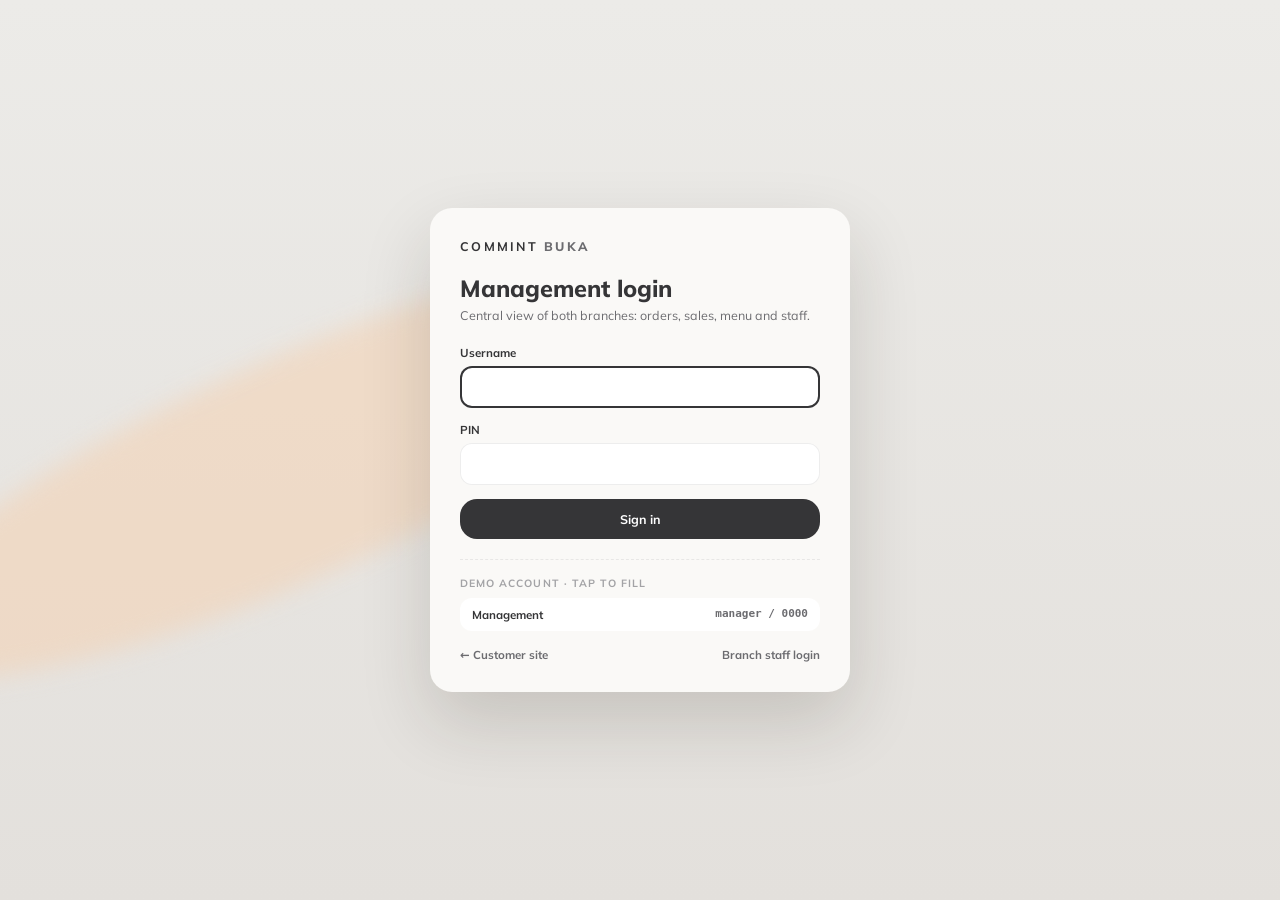
==== commit 4e3cf5b3: "Add files via upload" ====
--- a/admin.html
+++ b/admin.html
@@ -109,7 +109,7 @@
   $("alertBadge").hidden = !n; $("alertBadge").textContent = n;
 }
 const head = (title, sub, tools = "") => `<div class="view-head"><div><h1>${title}</h1>${sub ? `<p>${sub}</p>` : ""}</div><div class="tools">${tools}</div></div>`;
-const seg = (id, opts, cur) => `<div class="seg" id="${id}" style="height:38px;padding:3px">${opts.map(([v, l]) => `<button data-v="${v}" class="${v === cur ? "on" : ""}" style="height:32px;padding:0 12px;font-size:12.5px">${l}</button>`).join("")}</div>`;
+const seg = (id, opts, cur) => `<div class="seg" id="${id}" style="height:38px;padding:3px">${opts.map(([v, l]) => `<button data-v="${v}" class="${v === cur ? "on" : ""}" style="height:32px;padding:0 12px;font-size:11.5px">${l}</button>`).join("")}</div>`;
 function onSeg(id, fn){ $(id).addEventListener("click", e => { const b = e.target.closest("[data-v]"); if(b) fn(b.dataset.v); }); }
 const revenueOf = list => list.filter(o => o.status !== "cancelled" && o.payment.status === "paid").reduce((s, o) => s + o.total, 0);
 
@@ -370,7 +370,7 @@
       <p class="muted small">Tip for the demo: set “Confirmed” to 1 minute, confirm an order, and watch it get flagged on both dashboards.</p></section>
       <div class="grid2">${zones("allen")}${zones("ikeja")}</div>
       <section class="panel"><div class="panel-title"><h3>Demo data</h3></div>
-        <p class="muted" style="font-size:14px;margin-bottom:12px">Restore the sample orders, menu, accounts and settings. Useful before showing the demo to someone new.</p>
+        <p class="muted" style="font-size:12.5px;margin-bottom:12px">Restore the sample orders, menu, accounts and settings. Useful before showing the demo to someone new.</p>
         <button class="btn danger" id="resetDemo">Reset demo data</button></section>`;
 };
 BIND.settings = () => {
@@ -406,7 +406,7 @@
   + `<div class="rush-box">
       <section class="panel">
         <div class="panel-title"><h3>Run the test</h3></div>
-        <p class="muted" style="font-size:14px;line-height:1.6;margin-bottom:14px">Fires orders at random to both branches, then checks that every order exists exactly once and sits in the right branch's queue. Open <a href="staff.html" target="_blank" style="color:var(--rose);font-weight:800">the staff dashboard</a> as Allen and Ikeja in two other tabs to watch them arrive and print.</p>
+        <p class="muted" style="font-size:12.5px;line-height:1.6;margin-bottom:14px">Fires orders at random to both branches, then checks that every order exists exactly once and sits in the right branch's queue. Open <a href="staff.html" target="_blank" style="color:var(--rose);font-weight:700">the staff dashboard</a> as Allen and Ikeja in two other tabs to watch them arrive and print.</p>
         <div class="row2">
           <label class="field"><span>Number of orders</span><input class="input" id="rN" value="30" inputmode="numeric"></label>
           <label class="field"><span>Spread over</span><select class="select" id="rT"><option value="20000">20 seconds (fast demo)</option><option value="60000" selected>1 minute</option><option value="300000">5 minutes (real time)</option></select></label>
@@ -430,7 +430,7 @@
       o.branch === "allen" ? al++ : ik++;
       $("cAll").textContent = i; $("cAl").textContent = al; $("cIk").textContent = ik;
       $("rBar").style.width = (i / n * 100) + "%"; $("rStatus").textContent = `${i} of ${n} · ${Math.round((Date.now() - t0) / 1000)} s`;
-      $("rFeed").insertAdjacentHTML("afterbegin", `<div><span class="muted">${UI.time(o.createdAt)}</span><b class="mono">${o.id}</b><span style="color:${COL[o.branch]};font-weight:800">→ ${BNAME(o.branch)}</span><span class="muted" style="margin-left:auto">${naira(o.total)}</span></div>`);
+      $("rFeed").insertAdjacentHTML("afterbegin", `<div><span class="muted">${UI.time(o.createdAt)}</span><b class="mono">${o.id}</b><span style="color:${COL[o.branch]};font-weight:700">→ ${BNAME(o.branch)}</span><span class="muted" style="margin-left:auto">${naira(o.total)}</span></div>`);
     });
     const r = Store.verifyRush(made);
     Store.log(user, "settings", `Rush test finished: ${r.total} orders, ${r.lost} lost, ${r.misrouted} misrouted, ${r.dupes} duplicates`, "both");
--- a/assets/app.css
+++ b/assets/app.css
@@ -9,7 +9,7 @@
   --line:rgba(0,0,0,.07); --card:rgba(255,255,255,.86); --paper:#faf9f7;
   --green:#2e9e5b; --green-soft:#def3e6; --amber:#b7791f; --amber-soft:#fbefd6; --blue:#2f6fb5; --blue-soft:#e1ecf8; --red:#c62828; --red-soft:#fbe1e1;
   --font:"Mulish","Segoe UI",system-ui,-apple-system,Helvetica,Arial,sans-serif;
-  --pad-x:clamp(16px,4vw,40px); --nav-h:60px;
+  --pad-x:clamp(16px,4vw,40px); --nav-h:56px;
 }
 *,*::before,*::after{box-sizing:border-box;margin:0;padding:0}
 html{scroll-behavior:smooth;background:#e3e0dc}
@@ -23,24 +23,24 @@
 button:disabled{cursor:not-allowed;opacity:.5}
 :focus-visible{outline:2px solid var(--ink);outline-offset:2px;border-radius:8px}
 [hidden]{display:none!important}
-.muted{color:var(--ink-soft)} .small{font-size:12px} .mono{font-family:ui-monospace,"Cascadia Mono",Consolas,monospace}
+.muted{color:var(--ink-soft)} .small{font-size:11px} .mono{font-family:ui-monospace,"Cascadia Mono",Consolas,monospace}
 .wrap{max-width:1240px;margin:0 auto;padding:0 var(--pad-x)}
 
 /* brand + header */
-.brand{font-weight:900;font-size:14px;letter-spacing:.18em;color:var(--ink-soft);white-space:nowrap}
+.brand{font-weight:800;font-size:12.5px;letter-spacing:.18em;color:var(--ink-soft);white-space:nowrap}
 .brand b{color:var(--ink)}
 .navbar{position:sticky;top:0;z-index:40;background:rgba(236,234,231,.85);backdrop-filter:blur(14px);-webkit-backdrop-filter:blur(14px);box-shadow:0 1px 0 var(--line)}
 .navbar-in{display:flex;align-items:center;gap:16px;height:var(--nav-h);max-width:1440px}
 .nav-right{margin-left:auto;display:flex;align-items:center;gap:8px}
-.nav-link{font-size:13.5px;font-weight:700;color:var(--ink-soft);padding:6px 8px;border-radius:10px}
+.nav-link{font-size:12px;font-weight:700;color:var(--ink-soft);padding:6px 8px;border-radius:10px}
 .nav-link:hover{color:var(--ink);background:rgba(0,0,0,.04)}
 
 /* buttons */
-.btn{display:inline-flex;align-items:center;justify-content:center;gap:8px;height:44px;padding:0 20px;border-radius:22px;background:var(--ink);color:#fff;font-weight:800;font-size:14px;transition:transform .15s,background .2s,box-shadow .2s;white-space:nowrap}
+.btn{display:inline-flex;align-items:center;justify-content:center;gap:8px;height:40px;padding:0 18px;border-radius:17px;background:var(--ink);color:#fff;font-weight:700;font-size:12.5px;transition:transform .15s,background .2s,box-shadow .2s;white-space:nowrap}
 .btn:hover:not(:disabled){background:#000;box-shadow:0 10px 24px rgba(0,0,0,.14)}
 .btn:active:not(:disabled){transform:scale(.97)}
 .btn svg{width:17px;height:17px;fill:none;stroke:currentColor;stroke-width:2.2;stroke-linecap:round;stroke-linejoin:round}
-.btn.sm{height:34px;padding:0 14px;font-size:12.5px;border-radius:17px}
+.btn.sm{height:31px;padding:0 13px;font-size:11.5px;border-radius:17px}
 .btn.block{width:100%}
 .btn.light{background:#fff;color:var(--ink);box-shadow:0 2px 8px rgba(0,0,0,.06)}
 .btn.light:hover:not(:disabled){background:#fff}
@@ -50,19 +50,19 @@
 .btn.green{background:var(--green)} .btn.green:hover:not(:disabled){background:#23804a}
 .btn.danger{background:transparent;color:var(--red);box-shadow:inset 0 0 0 1.5px rgba(198,40,40,.35)}
 .btn.danger:hover:not(:disabled){background:var(--red-soft)}
-.icon-btn{width:38px;height:38px;border-radius:50%;display:grid;place-items:center;background:#f1f0ee;flex:none;transition:background .2s}
+.icon-btn{width:34px;height:34px;border-radius:50%;display:grid;place-items:center;background:#f1f0ee;flex:none;transition:background .2s}
 .icon-btn:hover{background:#e7e5e2}
 .icon-btn svg{width:17px;height:17px;fill:none;stroke:var(--ink);stroke-width:2.2;stroke-linecap:round;stroke-linejoin:round}
 
 /* cards & panels */
-.panel{background:var(--card);border-radius:22px;padding:22px;box-shadow:0 14px 34px rgba(40,30,20,.06)}
-.panel h2,.panel h3{font-weight:900}
+.panel{background:var(--card);border-radius:16px;padding:18px;box-shadow:0 14px 34px rgba(40,30,20,.06)}
+.panel h2,.panel h3{font-weight:800}
 .panel-title{display:flex;align-items:center;justify-content:space-between;gap:10px;margin-bottom:14px}
-.panel-title h3{font-size:16px}
-.eyebrow{font-size:11.5px;font-weight:800;letter-spacing:.16em;text-transform:uppercase;color:var(--rose)}
+.panel-title h3{font-size:14.5px}
+.eyebrow{font-size:10.5px;font-weight:700;letter-spacing:.16em;text-transform:uppercase;color:var(--rose)}
 .sec-title{line-height:.95}
 .sec-title .l1{font-weight:200;color:#454547}
-.sec-title .l2{font-weight:900}
+.sec-title .l2{font-weight:800}
 
 /* plates */
 .plate{position:absolute;inset:0;border-radius:50%;background:radial-gradient(circle at 36% 30%,#fff 0%,#f5f4f1 50%,#dedbd6 100%);box-shadow:0 14px 20px -10px rgba(40,30,20,.4),0 3px 6px rgba(0,0,0,.08),inset 0 -4px 8px rgba(0,0,0,.06)}
@@ -73,20 +73,20 @@
 
 /* form controls */
 .field{display:block;margin-bottom:14px}
-.field > span{display:block;font-size:12.5px;font-weight:800;margin-bottom:6px}
+.field > span{display:block;font-size:11.5px;font-weight:700;margin-bottom:6px}
 .field > span em{font-style:normal;font-weight:600;color:var(--ink-faint)}
-.input,.select,.textarea{width:100%;height:46px;border:0;border-radius:14px;padding:0 14px;background:#fff;font-size:14.5px;outline:0;box-shadow:inset 0 0 0 1px var(--line);transition:box-shadow .2s}
+.input,.select,.textarea{width:100%;height:42px;border:0;border-radius:12px;padding:0 13px;background:#fff;font-size:13px;outline:0;box-shadow:inset 0 0 0 1px var(--line);transition:box-shadow .2s}
 .textarea{height:auto;padding:12px 14px;resize:vertical;min-height:70px}
 .select{appearance:none;background:#fff url("data:image/svg+xml,%3Csvg xmlns='http://www.w3.org/2000/svg' viewBox='0 0 24 24' fill='none' stroke='%236c6c70' stroke-width='2.4' stroke-linecap='round'%3E%3Cpath d='M6 9l6 6 6-6'/%3E%3C/svg%3E") no-repeat right 12px center/16px;padding-right:38px}
 .input:focus,.select:focus,.textarea:focus{box-shadow:inset 0 0 0 2px var(--ink)}
 .field.err .input,.field.err .select,.field.err .textarea{box-shadow:inset 0 0 0 2px var(--red)}
-.field .errmsg{display:none;font-size:12px;font-weight:700;color:var(--red);margin-top:5px}
+.field .errmsg{display:none;font-size:11px;font-weight:700;color:var(--red);margin-top:5px}
 .field.err .errmsg{display:block}
 .row2{display:grid;grid-template-columns:1fr 1fr;gap:12px}
 .seg{display:grid;grid-auto-flow:column;grid-auto-columns:1fr;padding:4px;border-radius:14px;background:#ecebe8}
-.seg button{height:38px;border-radius:11px;font-size:13.5px;font-weight:800;color:var(--ink-soft);transition:background .2s,color .2s}
+.seg button{height:38px;border-radius:11px;font-size:12px;font-weight:700;color:var(--ink-soft);transition:background .2s,color .2s}
 .seg button.on{background:#fff;color:var(--ink);box-shadow:0 2px 8px rgba(0,0,0,.06)}
-.check{display:flex;align-items:center;gap:10px;font-size:14px;font-weight:600;cursor:pointer}
+.check{display:flex;align-items:center;gap:10px;font-size:12.5px;font-weight:600;cursor:pointer}
 .check input{width:18px;height:18px;accent-color:#353537}
 .switch{position:relative;width:42px;height:24px;border-radius:12px;background:#d5d2ce;flex:none;transition:background .2s}
 .switch::after{content:"";position:absolute;top:3px;left:3px;width:18px;height:18px;border-radius:50%;background:#fff;box-shadow:0 1px 3px rgba(0,0,0,.2);transition:transform .2s}
@@ -96,12 +96,12 @@
 /* chips, pills, badges */
 .chips{display:flex;gap:6px;overflow-x:auto;scrollbar-width:none;padding-bottom:2px}
 .chips::-webkit-scrollbar{display:none}
-.chip{flex:none;height:34px;padding:0 14px;border-radius:17px;background:rgba(255,255,255,.65);font-size:12.5px;font-weight:800;color:var(--ink-soft);display:inline-flex;align-items:center;gap:6px;transition:background .2s,color .2s}
+.chip{flex:none;height:30px;padding:0 12px;border-radius:17px;background:rgba(255,255,255,.65);font-size:11.5px;font-weight:700;color:var(--ink-soft);display:inline-flex;align-items:center;gap:6px;transition:background .2s,color .2s}
 .chip:hover{background:#fff;color:var(--ink)}
 .chip[aria-pressed="true"],.chip.on{background:var(--ink);color:#fff}
-.chip .n{min-width:18px;height:18px;padding:0 5px;border-radius:9px;background:rgba(0,0,0,.08);font-size:10.5px;display:grid;place-items:center}
+.chip .n{min-width:18px;height:18px;padding:0 5px;border-radius:9px;background:rgba(0,0,0,.08);font-size:10px;display:grid;place-items:center}
 .chip.on .n,.chip[aria-pressed="true"] .n{background:rgba(255,255,255,.2)}
-.tag{display:inline-flex;align-items:center;gap:5px;height:22px;padding:0 9px;border-radius:11px;font-size:11px;font-weight:800;white-space:nowrap;background:#ecebe8;color:var(--ink-soft)}
+.tag{display:inline-flex;align-items:center;gap:5px;height:22px;padding:0 9px;border-radius:11px;font-size:10px;font-weight:700;white-space:nowrap;background:#ecebe8;color:var(--ink-soft)}
 .tag::before{content:"";width:6px;height:6px;border-radius:50%;background:currentColor;opacity:.85}
 .tag.plain::before{display:none}
 .tag.pink{background:var(--pink-soft);color:var(--rose)}
@@ -114,8 +114,8 @@
 
 /* tables */
 .table-wrap{overflow-x:auto;border-radius:16px}
-table.t{width:100%;border-collapse:collapse;font-size:13.5px}
-.t th{text-align:left;font-size:11px;font-weight:800;letter-spacing:.06em;text-transform:uppercase;color:var(--ink-faint);padding:10px 12px;border-bottom:1px solid var(--line);white-space:nowrap}
+table.t{width:100%;border-collapse:collapse;font-size:12px}
+.t th{text-align:left;font-size:10px;font-weight:700;letter-spacing:.06em;text-transform:uppercase;color:var(--ink-faint);padding:10px 12px;border-bottom:1px solid var(--line);white-space:nowrap}
 .t td{padding:11px 12px;border-bottom:1px solid var(--line);vertical-align:middle}
 .t tr:last-child td{border-bottom:0}
 .t tbody tr.click{cursor:pointer;transition:background .15s}
@@ -126,9 +126,9 @@
 .scrim{position:fixed;inset:0;z-index:60;background:rgba(20,18,16,.4);backdrop-filter:blur(2px);animation:fade .25s}
 @keyframes fade{from{opacity:0}}
 .modal{position:fixed;inset:0;z-index:61;display:grid;place-items:center;padding:16px;pointer-events:none}
-.modal-card{pointer-events:auto;width:min(480px,100%);max-height:calc(100dvh - 32px);overflow:auto;background:var(--paper);border-radius:24px;padding:24px;box-shadow:0 40px 80px rgba(0,0,0,.25);animation:pop .3s cubic-bezier(.3,1.3,.5,1)}
+.modal-card{pointer-events:auto;width:min(480px,100%);max-height:calc(100dvh - 32px);overflow:auto;background:var(--paper);border-radius:18px;padding:24px;box-shadow:0 40px 80px rgba(0,0,0,.25);animation:pop .3s cubic-bezier(.3,1.3,.5,1)}
 @keyframes pop{from{opacity:0;transform:translateY(14px) scale(.97)}}
-.modal-card h3{font-size:20px;font-weight:900;margin-bottom:6px}
+.modal-card h3{font-size:18px;font-weight:800;margin-bottom:6px}
 .modal-actions{display:flex;gap:10px;justify-content:flex-end;margin-top:18px;flex-wrap:wrap}
 .drawer{position:fixed;top:0;right:0;bottom:0;z-index:61;width:min(560px,100%);background:var(--paper);box-shadow:-20px 0 60px rgba(0,0,0,.15);display:flex;flex-direction:column;transform:translateX(105%);visibility:hidden;transition:transform .4s cubic-bezier(.3,.8,.25,1),visibility 0s linear .4s}
 .drawer.open{transform:none;visibility:visible;transition:transform .4s cubic-bezier(.3,.8,.25,1)}
@@ -137,7 +137,7 @@
 .drawer-foot{padding:14px 22px 18px;border-top:1px solid var(--line);background:#fff;display:flex;gap:8px;flex-wrap:wrap}
 
 /* toast */
-.toast{position:fixed;left:50%;bottom:22px;z-index:90;transform:translate(-50%,calc(100% + 40px));visibility:hidden;display:flex;align-items:center;gap:12px;max-width:calc(100% - 32px);padding:12px 18px;border-radius:26px;background:var(--ink);color:#fff;font-size:13.5px;font-weight:700;box-shadow:0 16px 40px rgba(0,0,0,.25);transition:transform .4s cubic-bezier(.3,1.3,.5,1),visibility 0s linear .4s}
+.toast{position:fixed;left:50%;bottom:22px;z-index:90;transform:translate(-50%,calc(100% + 40px));visibility:hidden;display:flex;align-items:center;gap:12px;max-width:calc(100% - 32px);padding:12px 18px;border-radius:20.5px;background:var(--ink);color:#fff;font-size:12px;font-weight:700;box-shadow:0 16px 40px rgba(0,0,0,.25);transition:transform .4s cubic-bezier(.3,1.3,.5,1),visibility 0s linear .4s}
 .toast.show{transform:translate(-50%,0);visibility:visible;transition:transform .4s cubic-bezier(.3,1.3,.5,1)}
 .toast .dot{width:8px;height:8px;border-radius:50%;background:var(--rose-2);flex:none}
 
@@ -145,17 +145,17 @@
 .items{display:grid;gap:10px}
 .item{display:grid;grid-template-columns:44px 1fr auto;gap:12px;align-items:center}
 .item .mini-plate{width:44px;height:44px}
-.item b{font-size:14px}
-.item .opts{font-size:12px;color:var(--ink-soft);line-height:1.4}
-.sum{display:flex;justify-content:space-between;font-size:14px;color:var(--ink-soft);padding:4px 0}
+.item b{font-size:12.5px}
+.item .opts{font-size:11px;color:var(--ink-soft);line-height:1.4}
+.sum{display:flex;justify-content:space-between;font-size:12.5px;color:var(--ink-soft);padding:4px 0}
 .sum b{color:var(--ink)}
-.sum.total{font-size:16px;color:var(--ink);font-weight:900;padding-top:10px;margin-top:6px;border-top:1px dashed var(--line)}
-.sum.total b{font-size:19px}
-.bank{display:grid;gap:8px;padding:16px;border-radius:18px;background:var(--ink);color:#fff}
-.bank .row{display:flex;justify-content:space-between;align-items:center;gap:10px;font-size:13px}
+.sum.total{font-size:14.5px;color:var(--ink);font-weight:800;padding-top:10px;margin-top:6px;border-top:1px dashed var(--line)}
+.sum.total b{font-size:17px}
+.bank{display:grid;gap:8px;padding:16px;border-radius:14px;background:var(--ink);color:#fff}
+.bank .row{display:flex;justify-content:space-between;align-items:center;gap:10px;font-size:11.5px}
 .bank .row span{opacity:.65}
-.bank .acct{font-size:22px;font-weight:900;letter-spacing:.06em}
-.copy{height:28px;padding:0 12px;border-radius:14px;background:rgba(255,255,255,.14);color:#fff;font-size:11.5px;font-weight:800}
+.bank .acct{font-size:20px;font-weight:800;letter-spacing:.06em}
+.copy{height:28px;padding:0 12px;border-radius:14px;background:rgba(255,255,255,.14);color:#fff;font-size:10.5px;font-weight:700}
 .copy:hover{background:rgba(255,255,255,.24)}
 .timeline{list-style:none;display:grid;gap:0}
 .timeline li{position:relative;display:grid;grid-template-columns:22px 1fr;gap:12px;padding-bottom:16px}
@@ -167,23 +167,23 @@
 .timeline li.done::before{background:var(--ink)}
 .timeline li.now .dot{background:var(--rose-2);box-shadow:0 0 0 5px rgba(224,69,123,.18)}
 .timeline li.cancel .dot{background:var(--red)}
-.timeline b{font-size:14px;display:block}
-.timeline small{font-size:12px;color:var(--ink-soft)}
+.timeline b{font-size:12.5px;display:block}
+.timeline small{font-size:11px;color:var(--ink-soft)}
 .sms{display:grid;gap:8px}
-.sms-msg{position:relative;padding:10px 12px 10px 14px;border-radius:14px 14px 14px 4px;background:#fff;font-size:13px;line-height:1.5;box-shadow:0 2px 8px rgba(0,0,0,.04)}
-.sms-msg small{display:block;font-size:11px;color:var(--ink-faint);margin-top:4px}
+.sms-msg{position:relative;padding:10px 12px 10px 14px;border-radius:14px 14px 14px 4px;background:#fff;font-size:11.5px;line-height:1.5;box-shadow:0 2px 8px rgba(0,0,0,.04)}
+.sms-msg small{display:block;font-size:10px;color:var(--ink-faint);margin-top:4px}
 
 /* thermal ticket (80mm) */
-.ticket{width:300px;max-width:100%;margin:0 auto;background:#fff;color:#111;padding:18px 16px 22px;font-family:ui-monospace,"Cascadia Mono",Consolas,"Courier New",monospace;font-size:12px;line-height:1.45;box-shadow:0 10px 24px rgba(0,0,0,.12);position:relative}
+.ticket{width:300px;max-width:100%;margin:0 auto;background:#fff;color:#111;padding:18px 16px 22px;font-family:ui-monospace,"Cascadia Mono",Consolas,"Courier New",monospace;font-size:11px;line-height:1.45;box-shadow:0 10px 24px rgba(0,0,0,.12);position:relative}
 .ticket::after{content:"";position:absolute;left:0;right:0;bottom:-8px;height:8px;background:linear-gradient(-45deg,transparent 4px,#fff 0) 0 0/8px 8px,linear-gradient(45deg,transparent 4px,#fff 0) 0 0/8px 8px}
 .ticket .c{text-align:center}
-.ticket .big{font-size:15px;font-weight:800}
-.ticket .xl{font-size:19px;font-weight:900;letter-spacing:.04em}
+.ticket .big{font-size:13.5px;font-weight:700}
+.ticket .xl{font-size:17px;font-weight:800;letter-spacing:.04em}
 .ticket hr{border:0;border-top:1px dashed #111;margin:8px 0}
 .ticket .r{display:flex;justify-content:space-between;gap:8px}
-.ticket .opt{padding-left:16px;font-size:11px}
-.ticket .stamp{border:2px solid #111;padding:4px;text-align:center;font-weight:900;margin:6px 0}
-.ticket .inv{background:#111;color:#fff;text-align:center;font-weight:900;padding:3px}
+.ticket .opt{padding-left:16px;font-size:10px}
+.ticket .stamp{border:2px solid #111;padding:4px;text-align:center;font-weight:800;margin:6px 0}
+.ticket .inv{background:#111;color:#fff;text-align:center;font-weight:800;padding:3px}
 
 @media print{
   body{background:#fff}
--- a/assets/console.css
+++ b/assets/console.css
@@ -6,42 +6,42 @@
 /* login */
 .login{min-height:100vh;display:grid;place-items:center;padding:20px;position:relative;overflow:hidden}
 .login::before{content:"";position:absolute;width:900px;height:220px;left:-160px;top:40%;border-radius:50%;background:var(--peach);filter:blur(12px);transform:rotate(-24deg)}
-.login-card{position:relative;width:min(420px,100%);background:var(--paper);border-radius:28px;padding:30px;box-shadow:0 30px 70px rgba(40,30,20,.16)}
+.login-card{position:relative;width:min(420px,100%);background:var(--paper);border-radius:22px;padding:30px;box-shadow:0 30px 70px rgba(40,30,20,.16)}
 .login-card .brand{display:block;margin-bottom:22px}
-.login-card h1{font-size:26px;font-weight:900;line-height:1.1}
-.login-card > p{font-size:14px;color:var(--ink-soft);margin:6px 0 22px}
-.login-err{display:none;padding:10px 12px;border-radius:12px;background:var(--red-soft);color:var(--red);font-size:13px;font-weight:700;margin-bottom:12px}
+.login-card h1{font-size:23.5px;font-weight:800;line-height:1.1}
+.login-card > p{font-size:12.5px;color:var(--ink-soft);margin:6px 0 22px}
+.login-err{display:none;padding:10px 12px;border-radius:12px;background:var(--red-soft);color:var(--red);font-size:11.5px;font-weight:700;margin-bottom:12px}
 .login-err.show{display:block}
 .demo-acc{margin-top:20px;padding-top:16px;border-top:1px dashed var(--line)}
-.demo-acc p{font-size:11.5px;font-weight:800;letter-spacing:.1em;text-transform:uppercase;color:var(--ink-faint);margin-bottom:8px}
-.demo-acc button{display:flex;justify-content:space-between;width:100%;padding:9px 12px;border-radius:12px;background:#fff;margin-bottom:6px;font-size:13px;font-weight:700;text-align:left;transition:box-shadow .15s}
+.demo-acc p{font-size:10.5px;font-weight:700;letter-spacing:.1em;text-transform:uppercase;color:var(--ink-faint);margin-bottom:8px}
+.demo-acc button{display:flex;justify-content:space-between;width:100%;padding:9px 12px;border-radius:12px;background:#fff;margin-bottom:6px;font-size:11.5px;font-weight:700;text-align:left;transition:box-shadow .15s}
 .demo-acc button:hover{box-shadow:inset 0 0 0 1.5px var(--ink)}
 .demo-acc button span{color:var(--ink-soft);font-weight:600}
-.demo-acc button code{font-family:ui-monospace,Consolas,monospace;font-size:12px;color:var(--ink-soft)}
-.login-links{display:flex;justify-content:space-between;margin-top:16px;font-size:12.5px;font-weight:700;color:var(--ink-soft)}
+.demo-acc button code{font-family:ui-monospace,Consolas,monospace;font-size:11px;color:var(--ink-soft)}
+.login-links{display:flex;justify-content:space-between;margin-top:16px;font-size:11.5px;font-weight:700;color:var(--ink-soft)}
 .login-links a:hover{color:var(--ink)}
 
 /* top bar */
 .topbar{position:sticky;top:0;z-index:40;background:rgba(236,234,231,.9);backdrop-filter:blur(14px);-webkit-backdrop-filter:blur(14px);box-shadow:0 1px 0 var(--line)}
-.topbar-in{display:flex;align-items:center;gap:12px;height:60px;padding:0 var(--pad-x);max-width:1600px;margin:0 auto}
-.topbar .brand{font-size:13px}
-.topbar .where{display:flex;align-items:center;gap:8px;padding-left:12px;margin-left:2px;border-left:1px solid var(--line);font-size:14px;font-weight:900}
-.topbar .where small{font-size:11px;font-weight:800;letter-spacing:.1em;text-transform:uppercase;color:var(--ink-faint)}
+.topbar-in{display:flex;align-items:center;gap:12px;height:56px;padding:0 var(--pad-x);max-width:1600px;margin:0 auto}
+.topbar .brand{font-size:11.5px}
+.topbar .where{display:flex;align-items:center;gap:8px;padding-left:12px;margin-left:2px;border-left:1px solid var(--line);font-size:12.5px;font-weight:800}
+.topbar .where small{font-size:10px;font-weight:700;letter-spacing:.1em;text-transform:uppercase;color:var(--ink-faint)}
 .topbar .right{margin-left:auto;display:flex;align-items:center;gap:8px}
-.who{display:flex;align-items:center;gap:8px;font-size:12.5px;font-weight:700}
-.who .av{width:32px;height:32px;border-radius:50%;background:linear-gradient(135deg,#f9c9dc,#f2a8c6);display:grid;place-items:center;font-weight:900;font-size:12px;color:#3a2230}
-.who small{display:block;font-size:11px;color:var(--ink-soft);font-weight:600}
-.pill-btn{display:inline-flex;align-items:center;gap:7px;height:34px;padding:0 12px;border-radius:17px;background:#fff;font-size:12.5px;font-weight:800;box-shadow:0 1px 4px rgba(0,0,0,.05);white-space:nowrap}
+.who{display:flex;align-items:center;gap:8px;font-size:11.5px;font-weight:700}
+.who .av{width:32px;height:32px;border-radius:50%;background:linear-gradient(135deg,#f9c9dc,#f2a8c6);display:grid;place-items:center;font-weight:800;font-size:11px;color:#3a2230}
+.who small{display:block;font-size:10px;color:var(--ink-soft);font-weight:600}
+.pill-btn{display:inline-flex;align-items:center;gap:7px;height:31px;padding:0 12px;border-radius:17px;background:#fff;font-size:11.5px;font-weight:700;box-shadow:0 1px 4px rgba(0,0,0,.05);white-space:nowrap}
 .pill-btn svg{width:15px;height:15px;fill:none;stroke:currentColor;stroke-width:2.2;stroke-linecap:round;stroke-linejoin:round}
 .pill-btn .led{width:8px;height:8px;border-radius:50%;background:var(--green);box-shadow:0 0 0 3px rgba(46,158,91,.18)}
 .pill-btn.off .led{background:var(--red);box-shadow:0 0 0 3px rgba(198,40,40,.18)}
 .pill-btn.off{color:var(--red)}
 .branch-seg{height:34px;padding:3px}
-.branch-seg button{height:28px;padding:0 12px;font-size:12.5px}
+.branch-seg button{height:28px;padding:0 12px;font-size:11.5px}
 
 /* alerts */
 .alerts{display:grid;gap:8px;margin-bottom:16px}
-.alert{display:flex;align-items:center;gap:12px;padding:12px 14px;border-radius:16px;font-size:13.5px;font-weight:700}
+.alert{display:flex;align-items:center;gap:12px;padding:12px 14px;border-radius:16px;font-size:12px;font-weight:700}
 .alert svg{width:20px;height:20px;flex:none;fill:none;stroke:currentColor;stroke-width:2.2;stroke-linecap:round;stroke-linejoin:round}
 .alert.red{background:var(--red-soft);color:var(--red)}
 .alert.amber{background:var(--amber-soft);color:#7a5413}
@@ -51,26 +51,26 @@
 .staff-main{max-width:1600px;margin:0 auto;padding:18px var(--pad-x) 60px;display:grid;grid-template-columns:minmax(0,1fr) 340px;gap:18px;align-items:start}
 .staff-main > section{min-width:0}
 .board-head{display:flex;align-items:center;gap:12px;flex-wrap:wrap;margin-bottom:14px}
-.board-head h1{font-size:22px;font-weight:900;margin-right:auto}
-.search-sm{display:flex;align-items:center;gap:8px;height:38px;padding:0 14px;border-radius:19px;background:#fff;width:min(260px,100%)}
+.board-head h1{font-size:20px;font-weight:800;margin-right:auto}
+.search-sm{display:flex;align-items:center;gap:8px;height:38px;padding:0 14px;border-radius:15px;background:#fff;width:min(260px,100%)}
 .search-sm svg{width:15px;height:15px;fill:none;stroke:var(--ink-soft);stroke-width:2.2;stroke-linecap:round}
-.search-sm input{border:0;outline:0;background:none;width:100%;font-size:13.5px}
+.search-sm input{border:0;outline:0;background:none;width:100%;font-size:12px}
 .board{display:grid;grid-template-columns:repeat(auto-fill,minmax(270px,1fr));gap:12px;margin-top:14px}
-.ocard{position:relative;display:flex;flex-direction:column;gap:10px;padding:16px;border-radius:20px;background:var(--card);box-shadow:0 8px 22px rgba(40,30,20,.06);cursor:pointer;transition:transform .15s,box-shadow .2s;text-align:left}
+.ocard{position:relative;display:flex;flex-direction:column;gap:8px;padding:14px;border-radius:15.5px;background:var(--card);box-shadow:0 8px 22px rgba(40,30,20,.06);cursor:pointer;transition:transform .15s,box-shadow .2s;text-align:left}
 .ocard:hover{transform:translateY(-2px);box-shadow:0 14px 30px rgba(40,30,20,.1)}
 .ocard.late{box-shadow:0 8px 22px rgba(40,30,20,.06),inset 0 0 0 2px rgba(198,40,40,.55)}
 .ocard.fresh{animation:fresh 2.4s ease}
 @keyframes fresh{0%,30%{box-shadow:0 0 0 4px var(--rose-2),0 18px 40px rgba(224,69,123,.3)}}
 .ocard .top{display:flex;align-items:center;justify-content:space-between;gap:8px}
-.ocard .id{font-family:ui-monospace,Consolas,monospace;font-size:13.5px;font-weight:800}
-.ocard .when{font-size:12px;font-weight:700;color:var(--ink-soft);white-space:nowrap}
+.ocard .id{font-family:ui-monospace,Consolas,monospace;font-size:12px;font-weight:700}
+.ocard .when{font-size:11px;font-weight:700;color:var(--ink-soft);white-space:nowrap}
 .ocard .when.late{color:var(--red)}
-.ocard .cust{font-size:14px;font-weight:800}
-.ocard .cust small{display:block;font-size:12px;font-weight:600;color:var(--ink-soft)}
+.ocard .cust{font-size:12.5px;font-weight:700}
+.ocard .cust small{display:block;font-size:11px;font-weight:600;color:var(--ink-soft)}
 .ocard .tags{display:flex;gap:5px;flex-wrap:wrap}
-.ocard .lines{font-size:12.5px;line-height:1.5;color:#4c4c4f}
+.ocard .lines{font-size:11.5px;line-height:1.5;color:#4c4c4f}
 .ocard .foot{display:flex;align-items:center;gap:8px;margin-top:auto;padding-top:10px;border-top:1px dashed var(--line)}
-.ocard .foot b{font-size:16px;font-weight:900;margin-right:auto}
+.ocard .foot b{font-size:14.5px;font-weight:800;margin-right:auto}
 .empty-board{grid-column:1/-1;text-align:center;padding:50px 20px;color:var(--ink-soft);font-weight:700}
 .empty-board .ep{width:96px;height:96px;margin:0 auto 14px;border-radius:50%;background:radial-gradient(circle at 36% 30%,#fff,#f3f2ef 50%,#dedbd6);box-shadow:0 18px 26px -12px rgba(40,30,20,.3),inset 0 0 0 11px rgba(255,255,255,.6)}
 
@@ -78,9 +78,9 @@
 .side{display:grid;gap:16px;position:sticky;top:76px}
 .printer{position:relative}
 .device{position:relative;margin:6px auto 0;width:220px}
-.device .body{position:relative;z-index:2;height:86px;border-radius:18px 18px 22px 22px;background:linear-gradient(180deg,#46464a,#2a2a2d);box-shadow:0 14px 26px rgba(0,0,0,.25),inset 0 1px 0 rgba(255,255,255,.12)}
+.device .body{position:relative;z-index:2;height:86px;border-radius:14px 14px 17px 17px;background:linear-gradient(180deg,#46464a,#2a2a2d);box-shadow:0 14px 26px rgba(0,0,0,.25),inset 0 1px 0 rgba(255,255,255,.12)}
 .device .slot{position:absolute;left:24px;right:24px;top:16px;height:8px;border-radius:4px;background:#111;box-shadow:inset 0 2px 3px rgba(0,0,0,.6)}
-.device .lbl{position:absolute;left:18px;bottom:14px;font-size:10px;font-weight:800;letter-spacing:.14em;color:#9c9ca1}
+.device .lbl{position:absolute;left:18px;bottom:14px;font-size:10px;font-weight:700;letter-spacing:.14em;color:#9c9ca1}
 .device .light{position:absolute;right:18px;bottom:16px;width:10px;height:10px;border-radius:50%;background:#46d17d;box-shadow:0 0 10px #46d17d}
 .device.off .light{background:#e04848;box-shadow:0 0 10px #e04848;animation:blink 1.2s infinite}
 @keyframes blink{50%{opacity:.3}}
@@ -88,34 +88,34 @@
 .paper .ticket{width:300px;transform:scale(.58);transform-origin:top left;box-shadow:none}
 .paper .ticket-in{animation:feed 1.6s cubic-bezier(.3,.7,.3,1)}
 @keyframes feed{from{transform:translateY(-100%)}}
-.paper .idle{padding:26px 10px;text-align:center;font-size:12px;color:var(--ink-faint);font-weight:700}
-.printer .pstate{display:flex;align-items:center;justify-content:space-between;gap:10px;padding:12px 14px;border-radius:14px;background:#fff;margin-top:10px;font-size:13px;font-weight:800}
+.paper .idle{padding:26px 10px;text-align:center;font-size:11px;color:var(--ink-faint);font-weight:700}
+.printer .pstate{display:flex;align-items:center;justify-content:space-between;gap:10px;padding:12px 14px;border-radius:14px;background:#fff;margin-top:10px;font-size:11.5px;font-weight:700}
 .queue{display:grid;gap:6px;margin-top:10px}
-.queue .q{display:flex;align-items:center;gap:8px;padding:9px 12px;border-radius:12px;background:#fff;font-size:12.5px;font-weight:700}
-.queue .q .mono{font-size:12px}
+.queue .q{display:flex;align-items:center;gap:8px;padding:9px 12px;border-radius:12px;background:#fff;font-size:11.5px;font-weight:700}
+.queue .q .mono{font-size:11px}
 .queue .q .btn{margin-left:auto}
 
 /* drawer details */
-.d-id{font-family:ui-monospace,Consolas,monospace;font-size:20px;font-weight:900}
-.d-sub{font-size:12.5px;color:var(--ink-soft);margin-top:2px}
+.d-id{font-family:ui-monospace,Consolas,monospace;font-size:18px;font-weight:800}
+.d-sub{font-size:11.5px;color:var(--ink-soft);margin-top:2px}
 .d-tags{display:flex;gap:5px;flex-wrap:wrap;margin-top:8px}
 .d-sec{margin-bottom:20px}
-.d-sec h4{font-size:11.5px;font-weight:900;letter-spacing:.1em;text-transform:uppercase;color:var(--ink-faint);margin-bottom:10px}
-.kv{display:grid;grid-template-columns:110px 1fr;gap:8px 12px;font-size:13.5px}
+.d-sec h4{font-size:10.5px;font-weight:800;letter-spacing:.1em;text-transform:uppercase;color:var(--ink-faint);margin-bottom:10px}
+.kv{display:grid;grid-template-columns:110px 1fr;gap:8px 12px;font-size:12px}
 .kv dt{color:var(--ink-soft);font-weight:600}
 .kv dd{font-weight:700;line-height:1.45}
 .kv a{color:var(--rose)}
-.note-box{padding:12px 14px;border-radius:14px;background:var(--amber-soft);color:#6b4a12;font-size:13.5px;font-weight:700;line-height:1.5}
+.note-box{padding:12px 14px;border-radius:14px;background:var(--amber-soft);color:#6b4a12;font-size:12px;font-weight:700;line-height:1.5}
 .jobs{display:grid;gap:6px}
-.job{display:flex;align-items:center;gap:8px;padding:9px 12px;border-radius:12px;background:#fff;font-size:12.5px;font-weight:700}
+.job{display:flex;align-items:center;gap:8px;padding:9px 12px;border-radius:12px;background:#fff;font-size:11.5px;font-weight:700}
 .job .btn{margin-left:auto}
 .audit{list-style:none;display:grid;gap:0}
-.audit li{display:grid;grid-template-columns:62px 1fr;gap:10px;padding:9px 0;border-bottom:1px dashed var(--line);font-size:13px}
+.audit li{display:grid;grid-template-columns:62px 1fr;gap:10px;padding:9px 0;border-bottom:1px dashed var(--line);font-size:11.5px}
 .audit li:last-child{border-bottom:0}
-.audit time{font-weight:800;color:var(--ink-soft);font-size:12px;padding-top:1px}
-.audit b{font-weight:800}
-.audit small{display:block;color:var(--ink-soft);font-size:12px}
-.lock-note{display:flex;align-items:center;gap:6px;font-size:11.5px;color:var(--ink-faint);font-weight:700;margin-top:8px}
+.audit time{font-weight:700;color:var(--ink-soft);font-size:11px;padding-top:1px}
+.audit b{font-weight:700}
+.audit small{display:block;color:var(--ink-soft);font-size:11px}
+.lock-note{display:flex;align-items:center;gap:6px;font-size:10.5px;color:var(--ink-faint);font-weight:700;margin-top:8px}
 .lock-note svg{width:13px;height:13px;fill:none;stroke:currentColor;stroke-width:2.2;stroke-linecap:round;stroke-linejoin:round}
 .ticket-preview{padding:16px;border-radius:16px;background:#e9e7e3}
 .denied{max-width:480px;margin:80px auto;text-align:center}
@@ -123,74 +123,74 @@
 /* management layout */
 .admin{display:grid;grid-template-columns:230px minmax(0,1fr);min-height:calc(100vh - 60px)}
 .sidenav{position:sticky;top:60px;height:calc(100vh - 60px);padding:18px 12px;border-right:1px solid var(--line);display:flex;flex-direction:column;gap:2px;overflow-y:auto}
-.sidenav button{display:flex;align-items:center;gap:10px;height:42px;padding:0 12px;border-radius:12px;font-size:13.5px;font-weight:800;color:var(--ink-soft);text-align:left;transition:background .15s,color .15s}
+.sidenav button{display:flex;align-items:center;gap:10px;height:38px;padding:0 12px;border-radius:12px;font-size:12px;font-weight:700;color:var(--ink-soft);text-align:left;transition:background .15s,color .15s}
 .sidenav button:hover{background:rgba(255,255,255,.6);color:var(--ink)}
 .sidenav button.on{background:var(--ink);color:#fff}
 .sidenav svg{width:17px;height:17px;fill:none;stroke:currentColor;stroke-width:2;stroke-linecap:round;stroke-linejoin:round;flex:none}
-.sidenav .badge{margin-left:auto;min-width:20px;height:20px;padding:0 6px;border-radius:10px;background:var(--red);color:#fff;font-size:11px;display:grid;place-items:center}
+.sidenav .badge{margin-left:auto;min-width:20px;height:20px;padding:0 6px;border-radius:10px;background:var(--red);color:#fff;font-size:10px;display:grid;place-items:center}
 .sidenav .sep{height:1px;background:var(--line);margin:10px 6px}
-.sidenav .foot{margin-top:auto;font-size:11.5px;color:var(--ink-faint);padding:10px 12px;line-height:1.5}
+.sidenav .foot{margin-top:auto;font-size:10.5px;color:var(--ink-faint);padding:10px 12px;line-height:1.5}
 .view{padding:22px var(--pad-x) 60px;min-width:0}
 .view-head{display:flex;align-items:flex-end;gap:12px;flex-wrap:wrap;margin-bottom:18px}
-.view-head h1{font-size:26px;font-weight:900;line-height:1.1}
-.view-head p{font-size:13.5px;color:var(--ink-soft);margin-top:4px}
+.view-head h1{font-size:23.5px;font-weight:800;line-height:1.1}
+.view-head p{font-size:12px;color:var(--ink-soft);margin-top:4px}
 .view-head .tools{margin-left:auto;display:flex;gap:8px;flex-wrap:wrap;align-items:center}
 .kpis{display:grid;grid-template-columns:repeat(4,1fr);gap:14px;margin-bottom:18px}
-.kpi{padding:18px;border-radius:20px;background:var(--card);box-shadow:0 10px 24px rgba(40,30,20,.05)}
-.kpi small{display:block;font-size:11.5px;font-weight:800;letter-spacing:.06em;text-transform:uppercase;color:var(--ink-faint)}
-.kpi b{display:block;font-size:26px;font-weight:900;margin:6px 0 4px;letter-spacing:-.01em}
-.kpi span{font-size:12px;font-weight:700;color:var(--ink-soft)}
-.kpi .split{display:flex;gap:12px;font-size:12px;font-weight:700;color:var(--ink-soft)}
+.kpi{padding:15px 16px;border-radius:15.5px;background:var(--card);box-shadow:0 10px 24px rgba(40,30,20,.05)}
+.kpi small{display:block;font-size:10.5px;font-weight:700;letter-spacing:.06em;text-transform:uppercase;color:var(--ink-faint)}
+.kpi b{display:block;font-size:23.5px;font-weight:800;margin:6px 0 4px;letter-spacing:-.01em}
+.kpi span{font-size:11px;font-weight:700;color:var(--ink-soft)}
+.kpi .split{display:flex;gap:12px;font-size:11px;font-weight:700;color:var(--ink-soft)}
 .kpi .split i{display:inline-block;width:8px;height:8px;border-radius:2px;margin-right:4px}
 .grid2{display:grid;grid-template-columns:1fr 1fr;gap:18px;margin-bottom:18px}
 .grid3{display:grid;grid-template-columns:2fr 1fr;gap:18px;margin-bottom:18px}
 .live-col{display:grid;gap:8px}
-.live-row{display:flex;align-items:center;gap:10px;padding:10px 12px;border-radius:14px;background:#fff;font-size:13px;cursor:pointer;transition:transform .15s}
+.live-row{display:flex;align-items:center;gap:10px;padding:10px 12px;border-radius:14px;background:#fff;font-size:11.5px;cursor:pointer;transition:transform .15s}
 .live-row:hover{transform:translateX(3px)}
-.live-row .mono{font-weight:800;font-size:12.5px}
+.live-row .mono{font-weight:700;font-size:11.5px}
 .live-row .r{margin-left:auto;display:flex;gap:5px;align-items:center}
 .stat-strip{display:flex;gap:6px;flex-wrap:wrap;margin-bottom:12px}
 
 /* charts (inline SVG) */
 .chart{width:100%;height:auto;display:block}
 .chart .grid line{stroke:rgba(0,0,0,.07)}
-.chart text{font-family:var(--font);font-size:11px;fill:var(--ink-faint);font-weight:700}
+.chart text{font-family:var(--font);font-size:10px;fill:var(--ink-faint);font-weight:700}
 .chart .bar{transition:opacity .15s}
 .chart .bar:hover{opacity:.75}
-.legend{display:flex;gap:16px;font-size:12.5px;font-weight:800;color:var(--ink-soft)}
+.legend{display:flex;gap:16px;font-size:11.5px;font-weight:700;color:var(--ink-soft)}
 .legend i{display:inline-block;width:10px;height:10px;border-radius:3px;margin-right:6px;vertical-align:-1px}
-.hbar{display:grid;grid-template-columns:28px 1fr auto;gap:10px;align-items:center;padding:7px 0;font-size:13px}
+.hbar{display:grid;grid-template-columns:28px 1fr auto;gap:10px;align-items:center;padding:7px 0;font-size:11.5px}
 .hbar .mini-plate{width:28px;height:28px}
 .hbar .track{height:8px;border-radius:4px;background:#ebe8e5;position:relative;overflow:hidden;margin-top:5px}
 .hbar .track i{position:absolute;inset:0 auto 0 0;border-radius:4px;background:var(--ink)}
-.hbar b{font-weight:800}
-.vs{display:grid;grid-template-columns:1fr auto 1fr;gap:10px;align-items:center;padding:10px 0;border-bottom:1px dashed var(--line);font-size:13.5px}
+.hbar b{font-weight:700}
+.vs{display:grid;grid-template-columns:1fr auto 1fr;gap:10px;align-items:center;padding:10px 0;border-bottom:1px dashed var(--line);font-size:12px}
 .vs:last-child{border-bottom:0}
-.vs .l{text-align:right;font-weight:900}
-.vs .r{font-weight:900}
-.vs span{font-size:11.5px;font-weight:800;letter-spacing:.06em;text-transform:uppercase;color:var(--ink-faint);text-align:center}
+.vs .l{text-align:right;font-weight:800}
+.vs .r{font-weight:800}
+.vs span{font-size:10.5px;font-weight:700;letter-spacing:.06em;text-transform:uppercase;color:var(--ink-faint);text-align:center}
 .vs .win{color:var(--green)}
 
 /* menu manager */
 .menu-row .mini-plate{width:40px;height:40px}
-.price-in{width:96px;height:34px;border:0;border-radius:10px;padding:0 10px;background:#fff;box-shadow:inset 0 0 0 1px var(--line);font-weight:800;font-size:13px;text-align:right}
+.price-in{width:96px;height:34px;border:0;border-radius:10px;padding:0 10px;background:#fff;box-shadow:inset 0 0 0 1px var(--line);font-weight:700;font-size:11.5px;text-align:right}
 .price-in:focus{outline:0;box-shadow:inset 0 0 0 2px var(--ink)}
 .price-in.changed{box-shadow:inset 0 0 0 2px var(--rose-2)}
-.avail{display:flex;align-items:center;gap:8px;font-size:12px;font-weight:800}
+.avail{display:flex;align-items:center;gap:8px;font-size:11px;font-weight:700}
 
 /* rush test */
 .rush-box{display:grid;grid-template-columns:1fr 1fr;gap:18px}
 .progress{height:10px;border-radius:5px;background:#ebe8e5;overflow:hidden;margin:12px 0}
 .progress i{display:block;height:100%;width:0;background:var(--ink);transition:width .3s}
-.feed{max-height:260px;overflow-y:auto;display:grid;gap:4px;font-size:12.5px}
+.feed{max-height:260px;overflow-y:auto;display:grid;gap:4px;font-size:11.5px}
 .feed div{display:flex;gap:8px;padding:6px 10px;border-radius:10px;background:#fff}
 .result{display:grid;grid-template-columns:repeat(3,1fr);gap:10px;margin-top:12px}
 .result div{padding:14px;border-radius:14px;background:#fff;text-align:center}
-.result b{display:block;font-size:24px;font-weight:900}
-.result small{font-size:11.5px;font-weight:800;color:var(--ink-soft);text-transform:uppercase;letter-spacing:.06em}
+.result b{display:block;font-size:21.5px;font-weight:800}
+.result small{font-size:10.5px;font-weight:700;color:var(--ink-soft);text-transform:uppercase;letter-spacing:.06em}
 .result .ok b{color:var(--green)}
 .result .bad b{color:var(--red)}
-.pass{display:flex;align-items:center;gap:10px;padding:14px;border-radius:14px;background:var(--green-soft);color:#1d6b3e;font-weight:900;margin-top:12px}
+.pass{display:flex;align-items:center;gap:10px;padding:14px;border-radius:14px;background:var(--green-soft);color:#1d6b3e;font-weight:800;margin-top:12px}
 .pass svg{width:22px;height:22px;fill:none;stroke:currentColor;stroke-width:2.6;stroke-linecap:round;stroke-linejoin:round}
 
 @media (max-width:1100px){
@@ -213,7 +213,7 @@
   .live-row{flex-wrap:wrap;row-gap:6px}
   .live-row .r{margin-left:0;width:100%}
   .kpis{grid-template-columns:1fr 1fr}
-  .kpi b{font-size:21px}
+  .kpi b{font-size:19px}
   .board{grid-template-columns:1fr}
   .topbar .brand{display:none}
   .topbar .where{border-left:0;padding-left:0}
